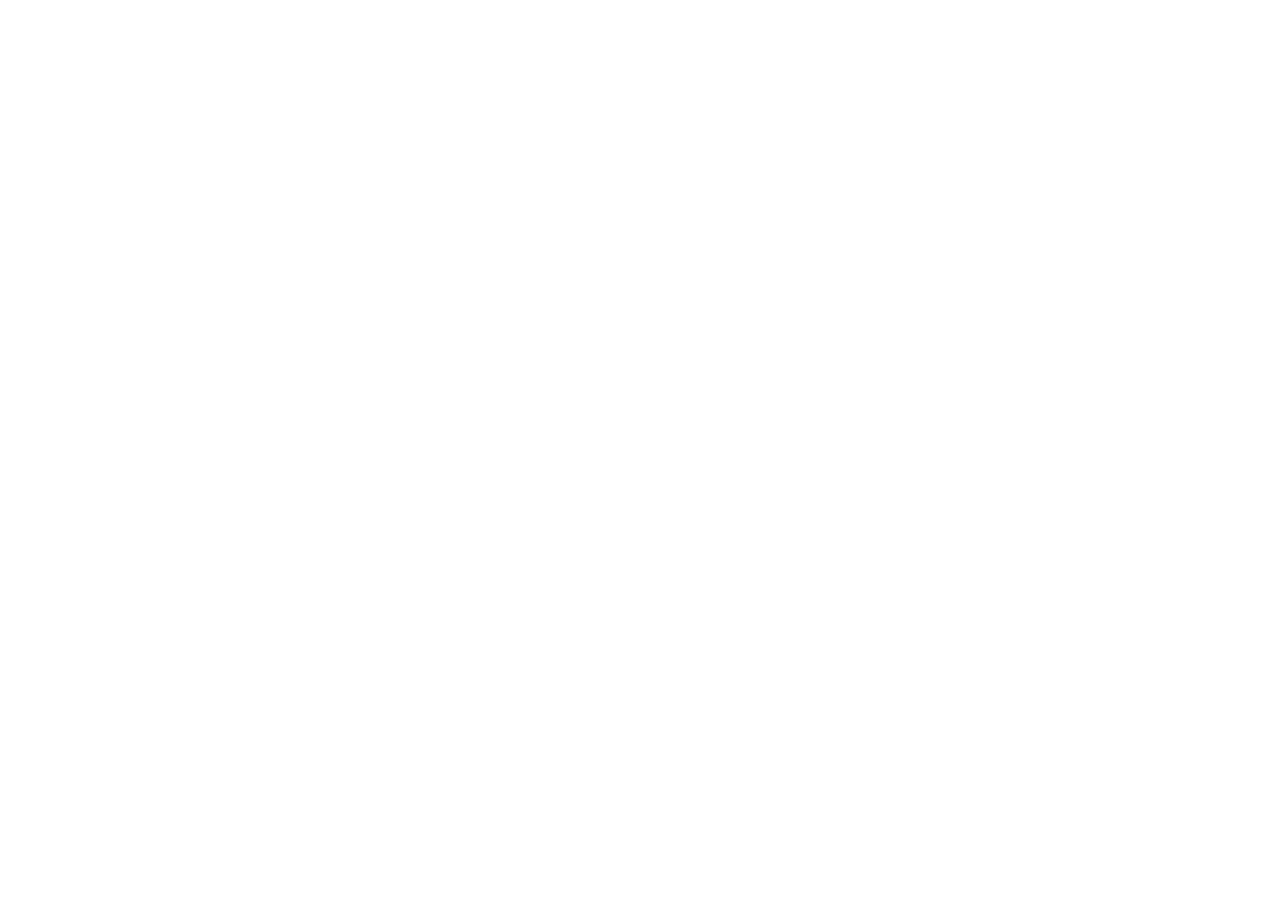
==== about/index.html @ 51ad49f0 "v0.1 - Set up pages" ====
<!DOCTYPE html>
<html lang="en">
<head>
    <meta charset="UTF-8">
    <meta name="viewport" content="width=device-width, initial-scale=1.0">
    <title>All About Us | The Cosy Crit</title>
</head>
<body>
    
</body>
</html>
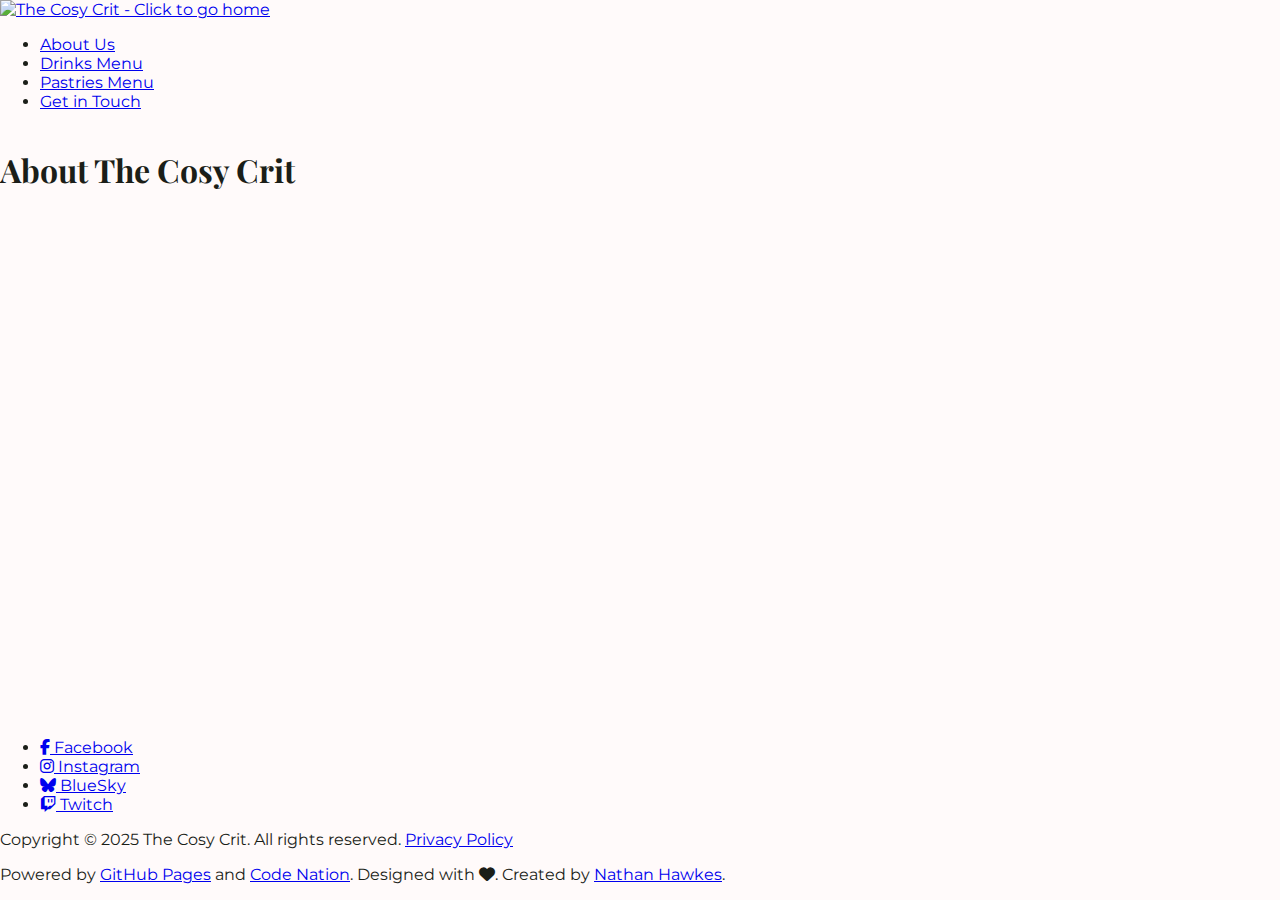
==== commit cfef79b0: "v0.1 - Pages" ====
--- a/about/index.html
+++ b/about/index.html
@@ -4,8 +4,83 @@
     <meta charset="UTF-8">
     <meta name="viewport" content="width=device-width, initial-scale=1.0">
     <title>All About Us | The Cosy Crit</title>
+    <link rel="stylesheet" href="/style.css">
+    <link rel="stylesheet" href="/fonts/fontawesome/css/all.min.css">
 </head>
 <body>
-    
+    <header id="site-header">
+        <div class="container">
+            <figure id="logo">
+                <a href="/" class="home-link">
+                    <img src="/images/logo.svg" alt="The Cosy Crit - Click to go home" />
+                </a>
+            </figure> <!-- #logo -->
+            
+            <nav id="site-nav">
+                <ul class="menu">
+                    <li class="menu-item">
+                        <a href="/about/" class="link selected">About Us</a>
+                    </li>
+                    <li class="menu-item">
+                        <a href="/drinks/" class="link">Drinks Menu</a>
+                    </li>
+                    <li class="menu-item">
+                        <a href="/pastries/" class="link">Pastries Menu</a>
+                    </li>
+                    <li class="menu-item">
+                        <a href="/contact/" class="link">Get in Touch</a>
+                    </li>
+                </ul> <!-- .menu -->
+            </nav> <!-- #site-nav -->
+        </div>
+    </header>
+
+    <main id="site-body">
+        <figure class="page-title">
+            <div class="container">
+                <h1 class="title">About The Cosy Crit</h1>
+            </div>
+        </figure>
+    </main>
+
+    <footer id="site-footer">
+        <div class="container">
+            <div id="socials">
+                <ul class="networks">
+                    <li class="network">
+                        <a href="https://www.facebook.com/" class="link facebook">
+                            <i class="fa-brands fa-facebook-f"></i>
+                            <span class="label">Facebook</span>
+                        </a>
+                    </li>
+
+                    <li class="network">
+                        <a href="https://www.instagram.com/" class="link instagram">
+                            <i class="fa-brands fa-instagram"></i>
+                            <span class="label">Instagram</span>
+                        </a>
+                    </li>
+
+                    <li class="network">
+                        <a href="https://bsky.app/" class="link bluesky">
+                            <i class="fa-brands fa-bluesky"></i>
+                            <span class="label">BlueSky</span>
+                        </a>
+                    </li>
+                    <li class="network">
+                        <a href="https://www.twitch.tv/" class="link twitch">
+                            <i class="fa-brands fa-twitch"></i>
+                            <span class="label">Twitch</span>
+                        </a>
+                    </li>
+                </ul> <!-- .networks -->
+            </div> <!-- #socials -->
+
+            <div id="copyright">
+                <p>Copyright &copy; 2025 The Cosy Crit. All rights reserved. <a href="/privacy/">Privacy Policy</a></p>
+                <p>Powered by <a href="https://pages.github.com/">GitHub Pages</a> and <a href="https://wearecodenation.com">Code Nation</a>. Designed with <i class="heart fa-solid fa-heart"></i>. Created by <a href="https://nathanhawkes.dev/">Nathan Hawkes</a>.</p>
+            </div>
+        </div>
+    </footer>
 </body>
 </html>--- a/style.css
+++ b/style.css
@@ -0,0 +1,177 @@
+:root{
+    --primary: #4D693A;
+    --secondary: #C1790E;
+    --accent: #801A1B;
+    --dark-primary: #264014;
+    --light-primary: #C9D7C0;
+    --light-secondary: #CFB691;
+    --page-background: #FFFAFA;
+    --primary-text: #1B1E18;
+    --secondary-text: #2F332D;
+    --divider: #C4BEB5;
+
+    --primary-typography: 'Montserrat', Arial, Helvetica, sans-serif;
+    --heading-typography: 'Playfair Display', 'Times New Roman', Times, serif;
+}
+
+/* Montserrat - Google Fonts */
+@font-face {
+    font-display: swap; /* Check https://developer.mozilla.org/en-US/docs/Web/CSS/@font-face/font-display for other options. */
+    font-family: 'Montserrat';
+    font-style: normal;
+    font-weight: 400;
+    src: url('/fonts/montserrat/montserrat-v29-latin-regular.woff2') format('woff2'); /* Chrome 36+, Opera 23+, Firefox 39+, Safari 12+, iOS 10+ */
+}
+@font-face {
+    font-display: swap; /* Check https://developer.mozilla.org/en-US/docs/Web/CSS/@font-face/font-display for other options. */
+    font-family: 'Montserrat';
+    font-style: italic;
+    font-weight: 400;
+    src: url('/fonts/montserrat/montserrat-v29-latin-italic.woff2') format('woff2'); /* Chrome 36+, Opera 23+, Firefox 39+, Safari 12+, iOS 10+ */
+}
+@font-face {
+    font-display: swap; /* Check https://developer.mozilla.org/en-US/docs/Web/CSS/@font-face/font-display for other options. */
+    font-family: 'Montserrat';
+    font-style: normal;
+    font-weight: 700;
+    src: url('/fonts/montserrat/montserrat-v29-latin-700.woff2') format('woff2'); /* Chrome 36+, Opera 23+, Firefox 39+, Safari 12+, iOS 10+ */
+}
+@font-face {
+    font-display: swap; /* Check https://developer.mozilla.org/en-US/docs/Web/CSS/@font-face/font-display for other options. */
+    font-family: 'Montserrat';
+    font-style: italic;
+    font-weight: 700;
+    src: url('/fonts/montserrat/montserrat-v29-latin-700italic.woff2') format('woff2'); /* Chrome 36+, Opera 23+, Firefox 39+, Safari 12+, iOS 10+ */
+}
+/* Playfair Display - Google Fonts */
+@font-face {
+    font-display: swap; /* Check https://developer.mozilla.org/en-US/docs/Web/CSS/@font-face/font-display for other options. */
+    font-family: 'Playfair Display';
+    font-style: normal;
+    font-weight: 400;
+    src: url('/fonts/playfair-display/playfair-display-v37-latin-regular.woff2') format('woff2'); /* Chrome 36+, Opera 23+, Firefox 39+, Safari 12+, iOS 10+ */
+}
+@font-face {
+    font-display: swap; /* Check https://developer.mozilla.org/en-US/docs/Web/CSS/@font-face/font-display for other options. */
+    font-family: 'Playfair Display';
+    font-style: italic;
+    font-weight: 400;
+    src: url('/fonts/playfair-display/playfair-display-v37-latin-italic.woff2') format('woff2'); /* Chrome 36+, Opera 23+, Firefox 39+, Safari 12+, iOS 10+ */
+}
+@font-face {
+    font-display: swap; /* Check https://developer.mozilla.org/en-US/docs/Web/CSS/@font-face/font-display for other options. */
+    font-family: 'Playfair Display';
+    font-style: normal;
+    font-weight: 700;
+    src: url('/fonts/playfair-display/playfair-display-v37-latin-700.woff2') format('woff2'); /* Chrome 36+, Opera 23+, Firefox 39+, Safari 12+, iOS 10+ */
+}
+@font-face {
+    font-display: swap; /* Check https://developer.mozilla.org/en-US/docs/Web/CSS/@font-face/font-display for other options. */
+    font-family: 'Playfair Display';
+    font-style: italic;
+    font-weight: 700;
+    src: url('/fonts/playfair-display/playfair-display-v37-latin-700italic.woff2') format('woff2'); /* Chrome 36+, Opera 23+, Firefox 39+, Safari 12+, iOS 10+ */
+}
+
+*{
+    box-sizing: border-box;
+    position: relative;
+}
+body{
+    background-color: var(--page-background);
+    color: var(--primary-text);
+    font-family: var(--primary-typography);
+    margin: 0;
+    padding: 0;
+    display: flex;
+    flex-direction: column;
+    min-height: 100vh;
+}
+body > header{
+
+}
+body > main{
+    flex: 1;
+}
+body > footer{
+    
+}
+h1, h2, h3, h4, h5, h6{
+    font-family: var(--heading-typography);
+}
+h1{
+
+}
+h2{
+    
+}
+h3{
+    
+}
+h4, h5, h6{
+    
+}
+p, li{
+    
+}
+strong, b{
+    font-weight: 700;
+}
+em, i{
+    font-style: italic;    
+}
+img{
+    vertical-align: bottom;
+}
+figure{
+    margin: 0;
+}
+a{
+
+}
+a:hover{
+
+}
+
+.bg-primary{
+    background-color: var(--primary);
+}
+.bg-dark-primary{
+    background-color: var(--dark-primary);
+}
+.bg-light-primary{
+    background-color: var(--light-primary);
+}
+.bg-secondary{
+    background-color: var(--secondary);
+}
+.bg-light-secondary{
+    background-color: var(--light-secondary);
+}
+.bg-accent{
+    background-color: var(--accent);
+}
+.fg-primary{
+    color: var(--primary);
+}
+.fg-dark-primary{
+    color: var(--dark-primary);
+}
+.fg-light-primary{
+    color: var(--light-primary);
+}
+.fg-secondary{
+    color: var(--secondary);
+}
+.fg-light-secondary{
+    color: var(--light-secondary);
+}
+.fg-accent{
+    color: var(--accent);
+}
+.text-primary{
+    color: var(--primary-text);
+}
+.text-secondary{
+    color: var(--secondary-text);
+}--- a/fonts/fontawesome/css/all.min.css
+++ b/fonts/fontawesome/css/all.min.css
@@ -0,0 +1,9 @@
+/*!
+ * Font Awesome Free 6.7.2 by @fontawesome - https://fontawesome.com
+ * License - https://fontawesome.com/license/free (Icons: CC BY 4.0, Fonts: SIL OFL 1.1, Code: MIT License)
+ * Copyright 2024 Fonticons, Inc.
+ */
+.fa{font-family:var(--fa-style-family,"Font Awesome 6 Free");font-weight:var(--fa-style,900)}.fa,.fa-brands,.fa-regular,.fa-solid,.fab,.far,.fas{-moz-osx-font-smoothing:grayscale;-webkit-font-smoothing:antialiased;display:var(--fa-display,inline-block);font-style:normal;font-variant:normal;line-height:1;text-rendering:auto}.fa-brands:before,.fa-regular:before,.fa-solid:before,.fa:before,.fab:before,.far:before,.fas:before{content:var(--fa)}.fa-classic,.fa-regular,.fa-solid,.far,.fas{font-family:"Font Awesome 6 Free"}.fa-brands,.fab{font-family:"Font Awesome 6 Brands"}.fa-1x{font-size:1em}.fa-2x{font-size:2em}.fa-3x{font-size:3em}.fa-4x{font-size:4em}.fa-5x{font-size:5em}.fa-6x{font-size:6em}.fa-7x{font-size:7em}.fa-8x{font-size:8em}.fa-9x{font-size:9em}.fa-10x{font-size:10em}.fa-2xs{font-size:.625em;line-height:.1em;vertical-align:.225em}.fa-xs{font-size:.75em;line-height:.08333em;vertical-align:.125em}.fa-sm{font-size:.875em;line-height:.07143em;vertical-align:.05357em}.fa-lg{font-size:1.25em;line-height:.05em;vertical-align:-.075em}.fa-xl{font-size:1.5em;line-height:.04167em;vertical-align:-.125em}.fa-2xl{font-size:2em;line-height:.03125em;vertical-align:-.1875em}.fa-fw{text-align:center;width:1.25em}.fa-ul{list-style-type:none;margin-left:var(--fa-li-margin,2.5em);padding-left:0}.fa-ul>li{position:relative}.fa-li{left:calc(var(--fa-li-width, 2em)*-1);position:absolute;text-align:center;width:var(--fa-li-width,2em);line-height:inherit}.fa-border{border-radius:var(--fa-border-radius,.1em);border:var(--fa-border-width,.08em) var(--fa-border-style,solid) var(--fa-border-color,#eee);padding:var(--fa-border-padding,.2em .25em .15em)}.fa-pull-left{float:left;margin-right:var(--fa-pull-margin,.3em)}.fa-pull-right{float:right;margin-left:var(--fa-pull-margin,.3em)}.fa-beat{animation-name:fa-beat;animation-delay:var(--fa-animation-delay,0s);animation-direction:var(--fa-animation-direction,normal);animation-duration:var(--fa-animation-duration,1s);animation-iteration-count:var(--fa-animation-iteration-count,infinite);animation-timing-function:var(--fa-animation-timing,ease-in-out)}.fa-bounce{animation-name:fa-bounce;animation-delay:var(--fa-animation-delay,0s);animation-direction:var(--fa-animation-direction,normal);animation-duration:var(--fa-animation-duration,1s);animation-iteration-count:var(--fa-animation-iteration-count,infinite);animation-timing-function:var(--fa-animation-timing,cubic-bezier(.28,.84,.42,1))}.fa-fade{animation-name:fa-fade;animation-iteration-count:var(--fa-animation-iteration-count,infinite);animation-timing-function:var(--fa-animation-timing,cubic-bezier(.4,0,.6,1))}.fa-beat-fade,.fa-fade{animation-delay:var(--fa-animation-delay,0s);animation-direction:var(--fa-animation-direction,normal);animation-duration:var(--fa-animation-duration,1s)}.fa-beat-fade{animation-name:fa-beat-fade;animation-iteration-count:var(--fa-animation-iteration-count,infinite);animation-timing-function:var(--fa-animation-timing,cubic-bezier(.4,0,.6,1))}.fa-flip{animation-name:fa-flip;animation-delay:var(--fa-animation-delay,0s);animation-direction:var(--fa-animation-direction,normal);animation-duration:var(--fa-animation-duration,1s);animation-iteration-count:var(--fa-animation-iteration-count,infinite);animation-timing-function:var(--fa-animation-timing,ease-in-out)}.fa-shake{animation-name:fa-shake;animation-duration:var(--fa-animation-duration,1s);animation-iteration-count:var(--fa-animation-iteration-count,infinite);animation-timing-function:var(--fa-animation-timing,linear)}.fa-shake,.fa-spin{animation-delay:var(--fa-animation-delay,0s);animation-direction:var(--fa-animation-direction,normal)}.fa-spin{animation-name:fa-spin;animation-duration:var(--fa-animation-duration,2s);animation-iteration-count:var(--fa-animation-iteration-count,infinite);animation-timing-function:var(--fa-animation-timing,linear)}.fa-spin-reverse{--fa-animation-direction:reverse}.fa-pulse,.fa-spin-pulse{animation-name:fa-spin;animation-direction:var(--fa-animation-direction,normal);animation-duration:var(--fa-animation-duration,1s);animation-iteration-count:var(--fa-animation-iteration-count,infinite);animation-timing-function:var(--fa-animation-timing,steps(8))}@media (prefers-reduced-motion:reduce){.fa-beat,.fa-beat-fade,.fa-bounce,.fa-fade,.fa-flip,.fa-pulse,.fa-shake,.fa-spin,.fa-spin-pulse{animation-delay:-1ms;animation-duration:1ms;animation-iteration-count:1;transition-delay:0s;transition-duration:0s}}@keyframes fa-beat{0%,90%{transform:scale(1)}45%{transform:scale(var(--fa-beat-scale,1.25))}}@keyframes fa-bounce{0%{transform:scale(1) translateY(0)}10%{transform:scale(var(--fa-bounce-start-scale-x,1.1),var(--fa-bounce-start-scale-y,.9)) translateY(0)}30%{transform:scale(var(--fa-bounce-jump-scale-x,.9),var(--fa-bounce-jump-scale-y,1.1)) translateY(var(--fa-bounce-height,-.5em))}50%{transform:scale(var(--fa-bounce-land-scale-x,1.05),var(--fa-bounce-land-scale-y,.95)) translateY(0)}57%{transform:scale(1) translateY(var(--fa-bounce-rebound,-.125em))}64%{transform:scale(1) translateY(0)}to{transform:scale(1) translateY(0)}}@keyframes fa-fade{50%{opacity:var(--fa-fade-opacity,.4)}}@keyframes fa-beat-fade{0%,to{opacity:var(--fa-beat-fade-opacity,.4);transform:scale(1)}50%{opacity:1;transform:scale(var(--fa-beat-fade-scale,1.125))}}@keyframes fa-flip{50%{transform:rotate3d(var(--fa-flip-x,0),var(--fa-flip-y,1),var(--fa-flip-z,0),var(--fa-flip-angle,-180deg))}}@keyframes fa-shake{0%{transform:rotate(-15deg)}4%{transform:rotate(15deg)}8%,24%{transform:rotate(-18deg)}12%,28%{transform:rotate(18deg)}16%{transform:rotate(-22deg)}20%{transform:rotate(22deg)}32%{transform:rotate(-12deg)}36%{transform:rotate(12deg)}40%,to{transform:rotate(0deg)}}@keyframes fa-spin{0%{transform:rotate(0deg)}to{transform:rotate(1turn)}}.fa-rotate-90{transform:rotate(90deg)}.fa-rotate-180{transform:rotate(180deg)}.fa-rotate-270{transform:rotate(270deg)}.fa-flip-horizontal{transform:scaleX(-1)}.fa-flip-vertical{transform:scaleY(-1)}.fa-flip-both,.fa-flip-horizontal.fa-flip-vertical{transform:scale(-1)}.fa-rotate-by{transform:rotate(var(--fa-rotate-angle,0))}.fa-stack{display:inline-block;height:2em;line-height:2em;position:relative;vertical-align:middle;width:2.5em}.fa-stack-1x,.fa-stack-2x{left:0;position:absolute;text-align:center;width:100%;z-index:var(--fa-stack-z-index,auto)}.fa-stack-1x{line-height:inherit}.fa-stack-2x{font-size:2em}.fa-inverse{color:var(--fa-inverse,#fff)}
+
+.fa-0{--fa:"\30"}.fa-1{--fa:"\31"}.fa-2{--fa:"\32"}.fa-3{--fa:"\33"}.fa-4{--fa:"\34"}.fa-5{--fa:"\35"}.fa-6{--fa:"\36"}.fa-7{--fa:"\37"}.fa-8{--fa:"\38"}.fa-9{--fa:"\39"}.fa-fill-drip{--fa:"\f576"}.fa-arrows-to-circle{--fa:"\e4bd"}.fa-chevron-circle-right,.fa-circle-chevron-right{--fa:"\f138"}.fa-at{--fa:"\40"}.fa-trash-alt,.fa-trash-can{--fa:"\f2ed"}.fa-text-height{--fa:"\f034"}.fa-user-times,.fa-user-xmark{--fa:"\f235"}.fa-stethoscope{--fa:"\f0f1"}.fa-comment-alt,.fa-message{--fa:"\f27a"}.fa-info{--fa:"\f129"}.fa-compress-alt,.fa-down-left-and-up-right-to-center{--fa:"\f422"}.fa-explosion{--fa:"\e4e9"}.fa-file-alt,.fa-file-lines,.fa-file-text{--fa:"\f15c"}.fa-wave-square{--fa:"\f83e"}.fa-ring{--fa:"\f70b"}.fa-building-un{--fa:"\e4d9"}.fa-dice-three{--fa:"\f527"}.fa-calendar-alt,.fa-calendar-days{--fa:"\f073"}.fa-anchor-circle-check{--fa:"\e4aa"}.fa-building-circle-arrow-right{--fa:"\e4d1"}.fa-volleyball,.fa-volleyball-ball{--fa:"\f45f"}.fa-arrows-up-to-line{--fa:"\e4c2"}.fa-sort-desc,.fa-sort-down{--fa:"\f0dd"}.fa-circle-minus,.fa-minus-circle{--fa:"\f056"}.fa-door-open{--fa:"\f52b"}.fa-right-from-bracket,.fa-sign-out-alt{--fa:"\f2f5"}.fa-atom{--fa:"\f5d2"}.fa-soap{--fa:"\e06e"}.fa-heart-music-camera-bolt,.fa-icons{--fa:"\f86d"}.fa-microphone-alt-slash,.fa-microphone-lines-slash{--fa:"\f539"}.fa-bridge-circle-check{--fa:"\e4c9"}.fa-pump-medical{--fa:"\e06a"}.fa-fingerprint{--fa:"\f577"}.fa-hand-point-right{--fa:"\f0a4"}.fa-magnifying-glass-location,.fa-search-location{--fa:"\f689"}.fa-forward-step,.fa-step-forward{--fa:"\f051"}.fa-face-smile-beam,.fa-smile-beam{--fa:"\f5b8"}.fa-flag-checkered{--fa:"\f11e"}.fa-football,.fa-football-ball{--fa:"\f44e"}.fa-school-circle-exclamation{--fa:"\e56c"}.fa-crop{--fa:"\f125"}.fa-angle-double-down,.fa-angles-down{--fa:"\f103"}.fa-users-rectangle{--fa:"\e594"}.fa-people-roof{--fa:"\e537"}.fa-people-line{--fa:"\e534"}.fa-beer,.fa-beer-mug-empty{--fa:"\f0fc"}.fa-diagram-predecessor{--fa:"\e477"}.fa-arrow-up-long,.fa-long-arrow-up{--fa:"\f176"}.fa-burn,.fa-fire-flame-simple{--fa:"\f46a"}.fa-male,.fa-person{--fa:"\f183"}.fa-laptop{--fa:"\f109"}.fa-file-csv{--fa:"\f6dd"}.fa-menorah{--fa:"\f676"}.fa-truck-plane{--fa:"\e58f"}.fa-record-vinyl{--fa:"\f8d9"}.fa-face-grin-stars,.fa-grin-stars{--fa:"\f587"}.fa-bong{--fa:"\f55c"}.fa-pastafarianism,.fa-spaghetti-monster-flying{--fa:"\f67b"}.fa-arrow-down-up-across-line{--fa:"\e4af"}.fa-spoon,.fa-utensil-spoon{--fa:"\f2e5"}.fa-jar-wheat{--fa:"\e517"}.fa-envelopes-bulk,.fa-mail-bulk{--fa:"\f674"}.fa-file-circle-exclamation{--fa:"\e4eb"}.fa-circle-h,.fa-hospital-symbol{--fa:"\f47e"}.fa-pager{--fa:"\f815"}.fa-address-book,.fa-contact-book{--fa:"\f2b9"}.fa-strikethrough{--fa:"\f0cc"}.fa-k{--fa:"\4b"}.fa-landmark-flag{--fa:"\e51c"}.fa-pencil,.fa-pencil-alt{--fa:"\f303"}.fa-backward{--fa:"\f04a"}.fa-caret-right{--fa:"\f0da"}.fa-comments{--fa:"\f086"}.fa-file-clipboard,.fa-paste{--fa:"\f0ea"}.fa-code-pull-request{--fa:"\e13c"}.fa-clipboard-list{--fa:"\f46d"}.fa-truck-loading,.fa-truck-ramp-box{--fa:"\f4de"}.fa-user-check{--fa:"\f4fc"}.fa-vial-virus{--fa:"\e597"}.fa-sheet-plastic{--fa:"\e571"}.fa-blog{--fa:"\f781"}.fa-user-ninja{--fa:"\f504"}.fa-person-arrow-up-from-line{--fa:"\e539"}.fa-scroll-torah,.fa-torah{--fa:"\f6a0"}.fa-broom-ball,.fa-quidditch,.fa-quidditch-broom-ball{--fa:"\f458"}.fa-toggle-off{--fa:"\f204"}.fa-archive,.fa-box-archive{--fa:"\f187"}.fa-person-drowning{--fa:"\e545"}.fa-arrow-down-9-1,.fa-sort-numeric-desc,.fa-sort-numeric-down-alt{--fa:"\f886"}.fa-face-grin-tongue-squint,.fa-grin-tongue-squint{--fa:"\f58a"}.fa-spray-can{--fa:"\f5bd"}.fa-truck-monster{--fa:"\f63b"}.fa-w{--fa:"\57"}.fa-earth-africa,.fa-globe-africa{--fa:"\f57c"}.fa-rainbow{--fa:"\f75b"}.fa-circle-notch{--fa:"\f1ce"}.fa-tablet-alt,.fa-tablet-screen-button{--fa:"\f3fa"}.fa-paw{--fa:"\f1b0"}.fa-cloud{--fa:"\f0c2"}.fa-trowel-bricks{--fa:"\e58a"}.fa-face-flushed,.fa-flushed{--fa:"\f579"}.fa-hospital-user{--fa:"\f80d"}.fa-tent-arrow-left-right{--fa:"\e57f"}.fa-gavel,.fa-legal{--fa:"\f0e3"}.fa-binoculars{--fa:"\f1e5"}.fa-microphone-slash{--fa:"\f131"}.fa-box-tissue{--fa:"\e05b"}.fa-motorcycle{--fa:"\f21c"}.fa-bell-concierge,.fa-concierge-bell{--fa:"\f562"}.fa-pen-ruler,.fa-pencil-ruler{--fa:"\f5ae"}.fa-people-arrows,.fa-people-arrows-left-right{--fa:"\e068"}.fa-mars-and-venus-burst{--fa:"\e523"}.fa-caret-square-right,.fa-square-caret-right{--fa:"\f152"}.fa-cut,.fa-scissors{--fa:"\f0c4"}.fa-sun-plant-wilt{--fa:"\e57a"}.fa-toilets-portable{--fa:"\e584"}.fa-hockey-puck{--fa:"\f453"}.fa-table{--fa:"\f0ce"}.fa-magnifying-glass-arrow-right{--fa:"\e521"}.fa-digital-tachograph,.fa-tachograph-digital{--fa:"\f566"}.fa-users-slash{--fa:"\e073"}.fa-clover{--fa:"\e139"}.fa-mail-reply,.fa-reply{--fa:"\f3e5"}.fa-star-and-crescent{--fa:"\f699"}.fa-house-fire{--fa:"\e50c"}.fa-minus-square,.fa-square-minus{--fa:"\f146"}.fa-helicopter{--fa:"\f533"}.fa-compass{--fa:"\f14e"}.fa-caret-square-down,.fa-square-caret-down{--fa:"\f150"}.fa-file-circle-question{--fa:"\e4ef"}.fa-laptop-code{--fa:"\f5fc"}.fa-swatchbook{--fa:"\f5c3"}.fa-prescription-bottle{--fa:"\f485"}.fa-bars,.fa-navicon{--fa:"\f0c9"}.fa-people-group{--fa:"\e533"}.fa-hourglass-3,.fa-hourglass-end{--fa:"\f253"}.fa-heart-broken,.fa-heart-crack{--fa:"\f7a9"}.fa-external-link-square-alt,.fa-square-up-right{--fa:"\f360"}.fa-face-kiss-beam,.fa-kiss-beam{--fa:"\f597"}.fa-film{--fa:"\f008"}.fa-ruler-horizontal{--fa:"\f547"}.fa-people-robbery{--fa:"\e536"}.fa-lightbulb{--fa:"\f0eb"}.fa-caret-left{--fa:"\f0d9"}.fa-circle-exclamation,.fa-exclamation-circle{--fa:"\f06a"}.fa-school-circle-xmark{--fa:"\e56d"}.fa-arrow-right-from-bracket,.fa-sign-out{--fa:"\f08b"}.fa-chevron-circle-down,.fa-circle-chevron-down{--fa:"\f13a"}.fa-unlock-alt,.fa-unlock-keyhole{--fa:"\f13e"}.fa-cloud-showers-heavy{--fa:"\f740"}.fa-headphones-alt,.fa-headphones-simple{--fa:"\f58f"}.fa-sitemap{--fa:"\f0e8"}.fa-circle-dollar-to-slot,.fa-donate{--fa:"\f4b9"}.fa-memory{--fa:"\f538"}.fa-road-spikes{--fa:"\e568"}.fa-fire-burner{--fa:"\e4f1"}.fa-flag{--fa:"\f024"}.fa-hanukiah{--fa:"\f6e6"}.fa-feather{--fa:"\f52d"}.fa-volume-down,.fa-volume-low{--fa:"\f027"}.fa-comment-slash{--fa:"\f4b3"}.fa-cloud-sun-rain{--fa:"\f743"}.fa-compress{--fa:"\f066"}.fa-wheat-alt,.fa-wheat-awn{--fa:"\e2cd"}.fa-ankh{--fa:"\f644"}.fa-hands-holding-child{--fa:"\e4fa"}.fa-asterisk{--fa:"\2a"}.fa-check-square,.fa-square-check{--fa:"\f14a"}.fa-peseta-sign{--fa:"\e221"}.fa-header,.fa-heading{--fa:"\f1dc"}.fa-ghost{--fa:"\f6e2"}.fa-list,.fa-list-squares{--fa:"\f03a"}.fa-phone-square-alt,.fa-square-phone-flip{--fa:"\f87b"}.fa-cart-plus{--fa:"\f217"}.fa-gamepad{--fa:"\f11b"}.fa-circle-dot,.fa-dot-circle{--fa:"\f192"}.fa-dizzy,.fa-face-dizzy{--fa:"\f567"}.fa-egg{--fa:"\f7fb"}.fa-house-medical-circle-xmark{--fa:"\e513"}.fa-campground{--fa:"\f6bb"}.fa-folder-plus{--fa:"\f65e"}.fa-futbol,.fa-futbol-ball,.fa-soccer-ball{--fa:"\f1e3"}.fa-paint-brush,.fa-paintbrush{--fa:"\f1fc"}.fa-lock{--fa:"\f023"}.fa-gas-pump{--fa:"\f52f"}.fa-hot-tub,.fa-hot-tub-person{--fa:"\f593"}.fa-map-location,.fa-map-marked{--fa:"\f59f"}.fa-house-flood-water{--fa:"\e50e"}.fa-tree{--fa:"\f1bb"}.fa-bridge-lock{--fa:"\e4cc"}.fa-sack-dollar{--fa:"\f81d"}.fa-edit,.fa-pen-to-square{--fa:"\f044"}.fa-car-side{--fa:"\f5e4"}.fa-share-alt,.fa-share-nodes{--fa:"\f1e0"}.fa-heart-circle-minus{--fa:"\e4ff"}.fa-hourglass-2,.fa-hourglass-half{--fa:"\f252"}.fa-microscope{--fa:"\f610"}.fa-sink{--fa:"\e06d"}.fa-bag-shopping,.fa-shopping-bag{--fa:"\f290"}.fa-arrow-down-z-a,.fa-sort-alpha-desc,.fa-sort-alpha-down-alt{--fa:"\f881"}.fa-mitten{--fa:"\f7b5"}.fa-person-rays{--fa:"\e54d"}.fa-users{--fa:"\f0c0"}.fa-eye-slash{--fa:"\f070"}.fa-flask-vial{--fa:"\e4f3"}.fa-hand,.fa-hand-paper{--fa:"\f256"}.fa-om{--fa:"\f679"}.fa-worm{--fa:"\e599"}.fa-house-circle-xmark{--fa:"\e50b"}.fa-plug{--fa:"\f1e6"}.fa-chevron-up{--fa:"\f077"}.fa-hand-spock{--fa:"\f259"}.fa-stopwatch{--fa:"\f2f2"}.fa-face-kiss,.fa-kiss{--fa:"\f596"}.fa-bridge-circle-xmark{--fa:"\e4cb"}.fa-face-grin-tongue,.fa-grin-tongue{--fa:"\f589"}.fa-chess-bishop{--fa:"\f43a"}.fa-face-grin-wink,.fa-grin-wink{--fa:"\f58c"}.fa-deaf,.fa-deafness,.fa-ear-deaf,.fa-hard-of-hearing{--fa:"\f2a4"}.fa-road-circle-check{--fa:"\e564"}.fa-dice-five{--fa:"\f523"}.fa-rss-square,.fa-square-rss{--fa:"\f143"}.fa-land-mine-on{--fa:"\e51b"}.fa-i-cursor{--fa:"\f246"}.fa-stamp{--fa:"\f5bf"}.fa-stairs{--fa:"\e289"}.fa-i{--fa:"\49"}.fa-hryvnia,.fa-hryvnia-sign{--fa:"\f6f2"}.fa-pills{--fa:"\f484"}.fa-face-grin-wide,.fa-grin-alt{--fa:"\f581"}.fa-tooth{--fa:"\f5c9"}.fa-v{--fa:"\56"}.fa-bangladeshi-taka-sign{--fa:"\e2e6"}.fa-bicycle{--fa:"\f206"}.fa-rod-asclepius,.fa-rod-snake,.fa-staff-aesculapius,.fa-staff-snake{--fa:"\e579"}.fa-head-side-cough-slash{--fa:"\e062"}.fa-ambulance,.fa-truck-medical{--fa:"\f0f9"}.fa-wheat-awn-circle-exclamation{--fa:"\e598"}.fa-snowman{--fa:"\f7d0"}.fa-mortar-pestle{--fa:"\f5a7"}.fa-road-barrier{--fa:"\e562"}.fa-school{--fa:"\f549"}.fa-igloo{--fa:"\f7ae"}.fa-joint{--fa:"\f595"}.fa-angle-right{--fa:"\f105"}.fa-horse{--fa:"\f6f0"}.fa-q{--fa:"\51"}.fa-g{--fa:"\47"}.fa-notes-medical{--fa:"\f481"}.fa-temperature-2,.fa-temperature-half,.fa-thermometer-2,.fa-thermometer-half{--fa:"\f2c9"}.fa-dong-sign{--fa:"\e169"}.fa-capsules{--fa:"\f46b"}.fa-poo-bolt,.fa-poo-storm{--fa:"\f75a"}.fa-face-frown-open,.fa-frown-open{--fa:"\f57a"}.fa-hand-point-up{--fa:"\f0a6"}.fa-money-bill{--fa:"\f0d6"}.fa-bookmark{--fa:"\f02e"}.fa-align-justify{--fa:"\f039"}.fa-umbrella-beach{--fa:"\f5ca"}.fa-helmet-un{--fa:"\e503"}.fa-bullseye{--fa:"\f140"}.fa-bacon{--fa:"\f7e5"}.fa-hand-point-down{--fa:"\f0a7"}.fa-arrow-up-from-bracket{--fa:"\e09a"}.fa-folder,.fa-folder-blank{--fa:"\f07b"}.fa-file-medical-alt,.fa-file-waveform{--fa:"\f478"}.fa-radiation{--fa:"\f7b9"}.fa-chart-simple{--fa:"\e473"}.fa-mars-stroke{--fa:"\f229"}.fa-vial{--fa:"\f492"}.fa-dashboard,.fa-gauge,.fa-gauge-med,.fa-tachometer-alt-average{--fa:"\f624"}.fa-magic-wand-sparkles,.fa-wand-magic-sparkles{--fa:"\e2ca"}.fa-e{--fa:"\45"}.fa-pen-alt,.fa-pen-clip{--fa:"\f305"}.fa-bridge-circle-exclamation{--fa:"\e4ca"}.fa-user{--fa:"\f007"}.fa-school-circle-check{--fa:"\e56b"}.fa-dumpster{--fa:"\f793"}.fa-shuttle-van,.fa-van-shuttle{--fa:"\f5b6"}.fa-building-user{--fa:"\e4da"}.fa-caret-square-left,.fa-square-caret-left{--fa:"\f191"}.fa-highlighter{--fa:"\f591"}.fa-key{--fa:"\f084"}.fa-bullhorn{--fa:"\f0a1"}.fa-globe{--fa:"\f0ac"}.fa-synagogue{--fa:"\f69b"}.fa-person-half-dress{--fa:"\e548"}.fa-road-bridge{--fa:"\e563"}.fa-location-arrow{--fa:"\f124"}.fa-c{--fa:"\43"}.fa-tablet-button{--fa:"\f10a"}.fa-building-lock{--fa:"\e4d6"}.fa-pizza-slice{--fa:"\f818"}.fa-money-bill-wave{--fa:"\f53a"}.fa-area-chart,.fa-chart-area{--fa:"\f1fe"}.fa-house-flag{--fa:"\e50d"}.fa-person-circle-minus{--fa:"\e540"}.fa-ban,.fa-cancel{--fa:"\f05e"}.fa-camera-rotate{--fa:"\e0d8"}.fa-air-freshener,.fa-spray-can-sparkles{--fa:"\f5d0"}.fa-star{--fa:"\f005"}.fa-repeat{--fa:"\f363"}.fa-cross{--fa:"\f654"}.fa-box{--fa:"\f466"}.fa-venus-mars{--fa:"\f228"}.fa-arrow-pointer,.fa-mouse-pointer{--fa:"\f245"}.fa-expand-arrows-alt,.fa-maximize{--fa:"\f31e"}.fa-charging-station{--fa:"\f5e7"}.fa-shapes,.fa-triangle-circle-square{--fa:"\f61f"}.fa-random,.fa-shuffle{--fa:"\f074"}.fa-person-running,.fa-running{--fa:"\f70c"}.fa-mobile-retro{--fa:"\e527"}.fa-grip-lines-vertical{--fa:"\f7a5"}.fa-spider{--fa:"\f717"}.fa-hands-bound{--fa:"\e4f9"}.fa-file-invoice-dollar{--fa:"\f571"}.fa-plane-circle-exclamation{--fa:"\e556"}.fa-x-ray{--fa:"\f497"}.fa-spell-check{--fa:"\f891"}.fa-slash{--fa:"\f715"}.fa-computer-mouse,.fa-mouse{--fa:"\f8cc"}.fa-arrow-right-to-bracket,.fa-sign-in{--fa:"\f090"}.fa-shop-slash,.fa-store-alt-slash{--fa:"\e070"}.fa-server{--fa:"\f233"}.fa-virus-covid-slash{--fa:"\e4a9"}.fa-shop-lock{--fa:"\e4a5"}.fa-hourglass-1,.fa-hourglass-start{--fa:"\f251"}.fa-blender-phone{--fa:"\f6b6"}.fa-building-wheat{--fa:"\e4db"}.fa-person-breastfeeding{--fa:"\e53a"}.fa-right-to-bracket,.fa-sign-in-alt{--fa:"\f2f6"}.fa-venus{--fa:"\f221"}.fa-passport{--fa:"\f5ab"}.fa-thumb-tack-slash,.fa-thumbtack-slash{--fa:"\e68f"}.fa-heart-pulse,.fa-heartbeat{--fa:"\f21e"}.fa-people-carry,.fa-people-carry-box{--fa:"\f4ce"}.fa-temperature-high{--fa:"\f769"}.fa-microchip{--fa:"\f2db"}.fa-crown{--fa:"\f521"}.fa-weight-hanging{--fa:"\f5cd"}.fa-xmarks-lines{--fa:"\e59a"}.fa-file-prescription{--fa:"\f572"}.fa-weight,.fa-weight-scale{--fa:"\f496"}.fa-user-friends,.fa-user-group{--fa:"\f500"}.fa-arrow-up-a-z,.fa-sort-alpha-up{--fa:"\f15e"}.fa-chess-knight{--fa:"\f441"}.fa-face-laugh-squint,.fa-laugh-squint{--fa:"\f59b"}.fa-wheelchair{--fa:"\f193"}.fa-arrow-circle-up,.fa-circle-arrow-up{--fa:"\f0aa"}.fa-toggle-on{--fa:"\f205"}.fa-person-walking,.fa-walking{--fa:"\f554"}.fa-l{--fa:"\4c"}.fa-fire{--fa:"\f06d"}.fa-bed-pulse,.fa-procedures{--fa:"\f487"}.fa-shuttle-space,.fa-space-shuttle{--fa:"\f197"}.fa-face-laugh,.fa-laugh{--fa:"\f599"}.fa-folder-open{--fa:"\f07c"}.fa-heart-circle-plus{--fa:"\e500"}.fa-code-fork{--fa:"\e13b"}.fa-city{--fa:"\f64f"}.fa-microphone-alt,.fa-microphone-lines{--fa:"\f3c9"}.fa-pepper-hot{--fa:"\f816"}.fa-unlock{--fa:"\f09c"}.fa-colon-sign{--fa:"\e140"}.fa-headset{--fa:"\f590"}.fa-store-slash{--fa:"\e071"}.fa-road-circle-xmark{--fa:"\e566"}.fa-user-minus{--fa:"\f503"}.fa-mars-stroke-up,.fa-mars-stroke-v{--fa:"\f22a"}.fa-champagne-glasses,.fa-glass-cheers{--fa:"\f79f"}.fa-clipboard{--fa:"\f328"}.fa-house-circle-exclamation{--fa:"\e50a"}.fa-file-arrow-up,.fa-file-upload{--fa:"\f574"}.fa-wifi,.fa-wifi-3,.fa-wifi-strong{--fa:"\f1eb"}.fa-bath,.fa-bathtub{--fa:"\f2cd"}.fa-underline{--fa:"\f0cd"}.fa-user-edit,.fa-user-pen{--fa:"\f4ff"}.fa-signature{--fa:"\f5b7"}.fa-stroopwafel{--fa:"\f551"}.fa-bold{--fa:"\f032"}.fa-anchor-lock{--fa:"\e4ad"}.fa-building-ngo{--fa:"\e4d7"}.fa-manat-sign{--fa:"\e1d5"}.fa-not-equal{--fa:"\f53e"}.fa-border-style,.fa-border-top-left{--fa:"\f853"}.fa-map-location-dot,.fa-map-marked-alt{--fa:"\f5a0"}.fa-jedi{--fa:"\f669"}.fa-poll,.fa-square-poll-vertical{--fa:"\f681"}.fa-mug-hot{--fa:"\f7b6"}.fa-battery-car,.fa-car-battery{--fa:"\f5df"}.fa-gift{--fa:"\f06b"}.fa-dice-two{--fa:"\f528"}.fa-chess-queen{--fa:"\f445"}.fa-glasses{--fa:"\f530"}.fa-chess-board{--fa:"\f43c"}.fa-building-circle-check{--fa:"\e4d2"}.fa-person-chalkboard{--fa:"\e53d"}.fa-mars-stroke-h,.fa-mars-stroke-right{--fa:"\f22b"}.fa-hand-back-fist,.fa-hand-rock{--fa:"\f255"}.fa-caret-square-up,.fa-square-caret-up{--fa:"\f151"}.fa-cloud-showers-water{--fa:"\e4e4"}.fa-bar-chart,.fa-chart-bar{--fa:"\f080"}.fa-hands-bubbles,.fa-hands-wash{--fa:"\e05e"}.fa-less-than-equal{--fa:"\f537"}.fa-train{--fa:"\f238"}.fa-eye-low-vision,.fa-low-vision{--fa:"\f2a8"}.fa-crow{--fa:"\f520"}.fa-sailboat{--fa:"\e445"}.fa-window-restore{--fa:"\f2d2"}.fa-plus-square,.fa-square-plus{--fa:"\f0fe"}.fa-torii-gate{--fa:"\f6a1"}.fa-frog{--fa:"\f52e"}.fa-bucket{--fa:"\e4cf"}.fa-image{--fa:"\f03e"}.fa-microphone{--fa:"\f130"}.fa-cow{--fa:"\f6c8"}.fa-caret-up{--fa:"\f0d8"}.fa-screwdriver{--fa:"\f54a"}.fa-folder-closed{--fa:"\e185"}.fa-house-tsunami{--fa:"\e515"}.fa-square-nfi{--fa:"\e576"}.fa-arrow-up-from-ground-water{--fa:"\e4b5"}.fa-glass-martini-alt,.fa-martini-glass{--fa:"\f57b"}.fa-square-binary{--fa:"\e69b"}.fa-rotate-back,.fa-rotate-backward,.fa-rotate-left,.fa-undo-alt{--fa:"\f2ea"}.fa-columns,.fa-table-columns{--fa:"\f0db"}.fa-lemon{--fa:"\f094"}.fa-head-side-mask{--fa:"\e063"}.fa-handshake{--fa:"\f2b5"}.fa-gem{--fa:"\f3a5"}.fa-dolly,.fa-dolly-box{--fa:"\f472"}.fa-smoking{--fa:"\f48d"}.fa-compress-arrows-alt,.fa-minimize{--fa:"\f78c"}.fa-monument{--fa:"\f5a6"}.fa-snowplow{--fa:"\f7d2"}.fa-angle-double-right,.fa-angles-right{--fa:"\f101"}.fa-cannabis{--fa:"\f55f"}.fa-circle-play,.fa-play-circle{--fa:"\f144"}.fa-tablets{--fa:"\f490"}.fa-ethernet{--fa:"\f796"}.fa-eur,.fa-euro,.fa-euro-sign{--fa:"\f153"}.fa-chair{--fa:"\f6c0"}.fa-check-circle,.fa-circle-check{--fa:"\f058"}.fa-circle-stop,.fa-stop-circle{--fa:"\f28d"}.fa-compass-drafting,.fa-drafting-compass{--fa:"\f568"}.fa-plate-wheat{--fa:"\e55a"}.fa-icicles{--fa:"\f7ad"}.fa-person-shelter{--fa:"\e54f"}.fa-neuter{--fa:"\f22c"}.fa-id-badge{--fa:"\f2c1"}.fa-marker{--fa:"\f5a1"}.fa-face-laugh-beam,.fa-laugh-beam{--fa:"\f59a"}.fa-helicopter-symbol{--fa:"\e502"}.fa-universal-access{--fa:"\f29a"}.fa-chevron-circle-up,.fa-circle-chevron-up{--fa:"\f139"}.fa-lari-sign{--fa:"\e1c8"}.fa-volcano{--fa:"\f770"}.fa-person-walking-dashed-line-arrow-right{--fa:"\e553"}.fa-gbp,.fa-pound-sign,.fa-sterling-sign{--fa:"\f154"}.fa-viruses{--fa:"\e076"}.fa-square-person-confined{--fa:"\e577"}.fa-user-tie{--fa:"\f508"}.fa-arrow-down-long,.fa-long-arrow-down{--fa:"\f175"}.fa-tent-arrow-down-to-line{--fa:"\e57e"}.fa-certificate{--fa:"\f0a3"}.fa-mail-reply-all,.fa-reply-all{--fa:"\f122"}.fa-suitcase{--fa:"\f0f2"}.fa-person-skating,.fa-skating{--fa:"\f7c5"}.fa-filter-circle-dollar,.fa-funnel-dollar{--fa:"\f662"}.fa-camera-retro{--fa:"\f083"}.fa-arrow-circle-down,.fa-circle-arrow-down{--fa:"\f0ab"}.fa-arrow-right-to-file,.fa-file-import{--fa:"\f56f"}.fa-external-link-square,.fa-square-arrow-up-right{--fa:"\f14c"}.fa-box-open{--fa:"\f49e"}.fa-scroll{--fa:"\f70e"}.fa-spa{--fa:"\f5bb"}.fa-location-pin-lock{--fa:"\e51f"}.fa-pause{--fa:"\f04c"}.fa-hill-avalanche{--fa:"\e507"}.fa-temperature-0,.fa-temperature-empty,.fa-thermometer-0,.fa-thermometer-empty{--fa:"\f2cb"}.fa-bomb{--fa:"\f1e2"}.fa-registered{--fa:"\f25d"}.fa-address-card,.fa-contact-card,.fa-vcard{--fa:"\f2bb"}.fa-balance-scale-right,.fa-scale-unbalanced-flip{--fa:"\f516"}.fa-subscript{--fa:"\f12c"}.fa-diamond-turn-right,.fa-directions{--fa:"\f5eb"}.fa-burst{--fa:"\e4dc"}.fa-house-laptop,.fa-laptop-house{--fa:"\e066"}.fa-face-tired,.fa-tired{--fa:"\f5c8"}.fa-money-bills{--fa:"\e1f3"}.fa-smog{--fa:"\f75f"}.fa-crutch{--fa:"\f7f7"}.fa-cloud-arrow-up,.fa-cloud-upload,.fa-cloud-upload-alt{--fa:"\f0ee"}.fa-palette{--fa:"\f53f"}.fa-arrows-turn-right{--fa:"\e4c0"}.fa-vest{--fa:"\e085"}.fa-ferry{--fa:"\e4ea"}.fa-arrows-down-to-people{--fa:"\e4b9"}.fa-seedling,.fa-sprout{--fa:"\f4d8"}.fa-arrows-alt-h,.fa-left-right{--fa:"\f337"}.fa-boxes-packing{--fa:"\e4c7"}.fa-arrow-circle-left,.fa-circle-arrow-left{--fa:"\f0a8"}.fa-group-arrows-rotate{--fa:"\e4f6"}.fa-bowl-food{--fa:"\e4c6"}.fa-candy-cane{--fa:"\f786"}.fa-arrow-down-wide-short,.fa-sort-amount-asc,.fa-sort-amount-down{--fa:"\f160"}.fa-cloud-bolt,.fa-thunderstorm{--fa:"\f76c"}.fa-remove-format,.fa-text-slash{--fa:"\f87d"}.fa-face-smile-wink,.fa-smile-wink{--fa:"\f4da"}.fa-file-word{--fa:"\f1c2"}.fa-file-powerpoint{--fa:"\f1c4"}.fa-arrows-h,.fa-arrows-left-right{--fa:"\f07e"}.fa-house-lock{--fa:"\e510"}.fa-cloud-arrow-down,.fa-cloud-download,.fa-cloud-download-alt{--fa:"\f0ed"}.fa-children{--fa:"\e4e1"}.fa-blackboard,.fa-chalkboard{--fa:"\f51b"}.fa-user-alt-slash,.fa-user-large-slash{--fa:"\f4fa"}.fa-envelope-open{--fa:"\f2b6"}.fa-handshake-alt-slash,.fa-handshake-simple-slash{--fa:"\e05f"}.fa-mattress-pillow{--fa:"\e525"}.fa-guarani-sign{--fa:"\e19a"}.fa-arrows-rotate,.fa-refresh,.fa-sync{--fa:"\f021"}.fa-fire-extinguisher{--fa:"\f134"}.fa-cruzeiro-sign{--fa:"\e152"}.fa-greater-than-equal{--fa:"\f532"}.fa-shield-alt,.fa-shield-halved{--fa:"\f3ed"}.fa-atlas,.fa-book-atlas{--fa:"\f558"}.fa-virus{--fa:"\e074"}.fa-envelope-circle-check{--fa:"\e4e8"}.fa-layer-group{--fa:"\f5fd"}.fa-arrows-to-dot{--fa:"\e4be"}.fa-archway{--fa:"\f557"}.fa-heart-circle-check{--fa:"\e4fd"}.fa-house-chimney-crack,.fa-house-damage{--fa:"\f6f1"}.fa-file-archive,.fa-file-zipper{--fa:"\f1c6"}.fa-square{--fa:"\f0c8"}.fa-glass-martini,.fa-martini-glass-empty{--fa:"\f000"}.fa-couch{--fa:"\f4b8"}.fa-cedi-sign{--fa:"\e0df"}.fa-italic{--fa:"\f033"}.fa-table-cells-column-lock{--fa:"\e678"}.fa-church{--fa:"\f51d"}.fa-comments-dollar{--fa:"\f653"}.fa-democrat{--fa:"\f747"}.fa-z{--fa:"\5a"}.fa-person-skiing,.fa-skiing{--fa:"\f7c9"}.fa-road-lock{--fa:"\e567"}.fa-a{--fa:"\41"}.fa-temperature-arrow-down,.fa-temperature-down{--fa:"\e03f"}.fa-feather-alt,.fa-feather-pointed{--fa:"\f56b"}.fa-p{--fa:"\50"}.fa-snowflake{--fa:"\f2dc"}.fa-newspaper{--fa:"\f1ea"}.fa-ad,.fa-rectangle-ad{--fa:"\f641"}.fa-arrow-circle-right,.fa-circle-arrow-right{--fa:"\f0a9"}.fa-filter-circle-xmark{--fa:"\e17b"}.fa-locust{--fa:"\e520"}.fa-sort,.fa-unsorted{--fa:"\f0dc"}.fa-list-1-2,.fa-list-numeric,.fa-list-ol{--fa:"\f0cb"}.fa-person-dress-burst{--fa:"\e544"}.fa-money-check-alt,.fa-money-check-dollar{--fa:"\f53d"}.fa-vector-square{--fa:"\f5cb"}.fa-bread-slice{--fa:"\f7ec"}.fa-language{--fa:"\f1ab"}.fa-face-kiss-wink-heart,.fa-kiss-wink-heart{--fa:"\f598"}.fa-filter{--fa:"\f0b0"}.fa-question{--fa:"\3f"}.fa-file-signature{--fa:"\f573"}.fa-arrows-alt,.fa-up-down-left-right{--fa:"\f0b2"}.fa-house-chimney-user{--fa:"\e065"}.fa-hand-holding-heart{--fa:"\f4be"}.fa-puzzle-piece{--fa:"\f12e"}.fa-money-check{--fa:"\f53c"}.fa-star-half-alt,.fa-star-half-stroke{--fa:"\f5c0"}.fa-code{--fa:"\f121"}.fa-glass-whiskey,.fa-whiskey-glass{--fa:"\f7a0"}.fa-building-circle-exclamation{--fa:"\e4d3"}.fa-magnifying-glass-chart{--fa:"\e522"}.fa-arrow-up-right-from-square,.fa-external-link{--fa:"\f08e"}.fa-cubes-stacked{--fa:"\e4e6"}.fa-krw,.fa-won,.fa-won-sign{--fa:"\f159"}.fa-virus-covid{--fa:"\e4a8"}.fa-austral-sign{--fa:"\e0a9"}.fa-f{--fa:"\46"}.fa-leaf{--fa:"\f06c"}.fa-road{--fa:"\f018"}.fa-cab,.fa-taxi{--fa:"\f1ba"}.fa-person-circle-plus{--fa:"\e541"}.fa-chart-pie,.fa-pie-chart{--fa:"\f200"}.fa-bolt-lightning{--fa:"\e0b7"}.fa-sack-xmark{--fa:"\e56a"}.fa-file-excel{--fa:"\f1c3"}.fa-file-contract{--fa:"\f56c"}.fa-fish-fins{--fa:"\e4f2"}.fa-building-flag{--fa:"\e4d5"}.fa-face-grin-beam,.fa-grin-beam{--fa:"\f582"}.fa-object-ungroup{--fa:"\f248"}.fa-poop{--fa:"\f619"}.fa-location-pin,.fa-map-marker{--fa:"\f041"}.fa-kaaba{--fa:"\f66b"}.fa-toilet-paper{--fa:"\f71e"}.fa-hard-hat,.fa-hat-hard,.fa-helmet-safety{--fa:"\f807"}.fa-eject{--fa:"\f052"}.fa-arrow-alt-circle-right,.fa-circle-right{--fa:"\f35a"}.fa-plane-circle-check{--fa:"\e555"}.fa-face-rolling-eyes,.fa-meh-rolling-eyes{--fa:"\f5a5"}.fa-object-group{--fa:"\f247"}.fa-chart-line,.fa-line-chart{--fa:"\f201"}.fa-mask-ventilator{--fa:"\e524"}.fa-arrow-right{--fa:"\f061"}.fa-map-signs,.fa-signs-post{--fa:"\f277"}.fa-cash-register{--fa:"\f788"}.fa-person-circle-question{--fa:"\e542"}.fa-h{--fa:"\48"}.fa-tarp{--fa:"\e57b"}.fa-screwdriver-wrench,.fa-tools{--fa:"\f7d9"}.fa-arrows-to-eye{--fa:"\e4bf"}.fa-plug-circle-bolt{--fa:"\e55b"}.fa-heart{--fa:"\f004"}.fa-mars-and-venus{--fa:"\f224"}.fa-home-user,.fa-house-user{--fa:"\e1b0"}.fa-dumpster-fire{--fa:"\f794"}.fa-house-crack{--fa:"\e3b1"}.fa-cocktail,.fa-martini-glass-citrus{--fa:"\f561"}.fa-face-surprise,.fa-surprise{--fa:"\f5c2"}.fa-bottle-water{--fa:"\e4c5"}.fa-circle-pause,.fa-pause-circle{--fa:"\f28b"}.fa-toilet-paper-slash{--fa:"\e072"}.fa-apple-alt,.fa-apple-whole{--fa:"\f5d1"}.fa-kitchen-set{--fa:"\e51a"}.fa-r{--fa:"\52"}.fa-temperature-1,.fa-temperature-quarter,.fa-thermometer-1,.fa-thermometer-quarter{--fa:"\f2ca"}.fa-cube{--fa:"\f1b2"}.fa-bitcoin-sign{--fa:"\e0b4"}.fa-shield-dog{--fa:"\e573"}.fa-solar-panel{--fa:"\f5ba"}.fa-lock-open{--fa:"\f3c1"}.fa-elevator{--fa:"\e16d"}.fa-money-bill-transfer{--fa:"\e528"}.fa-money-bill-trend-up{--fa:"\e529"}.fa-house-flood-water-circle-arrow-right{--fa:"\e50f"}.fa-poll-h,.fa-square-poll-horizontal{--fa:"\f682"}.fa-circle{--fa:"\f111"}.fa-backward-fast,.fa-fast-backward{--fa:"\f049"}.fa-recycle{--fa:"\f1b8"}.fa-user-astronaut{--fa:"\f4fb"}.fa-plane-slash{--fa:"\e069"}.fa-trademark{--fa:"\f25c"}.fa-basketball,.fa-basketball-ball{--fa:"\f434"}.fa-satellite-dish{--fa:"\f7c0"}.fa-arrow-alt-circle-up,.fa-circle-up{--fa:"\f35b"}.fa-mobile-alt,.fa-mobile-screen-button{--fa:"\f3cd"}.fa-volume-high,.fa-volume-up{--fa:"\f028"}.fa-users-rays{--fa:"\e593"}.fa-wallet{--fa:"\f555"}.fa-clipboard-check{--fa:"\f46c"}.fa-file-audio{--fa:"\f1c7"}.fa-burger,.fa-hamburger{--fa:"\f805"}.fa-wrench{--fa:"\f0ad"}.fa-bugs{--fa:"\e4d0"}.fa-rupee,.fa-rupee-sign{--fa:"\f156"}.fa-file-image{--fa:"\f1c5"}.fa-circle-question,.fa-question-circle{--fa:"\f059"}.fa-plane-departure{--fa:"\f5b0"}.fa-handshake-slash{--fa:"\e060"}.fa-book-bookmark{--fa:"\e0bb"}.fa-code-branch{--fa:"\f126"}.fa-hat-cowboy{--fa:"\f8c0"}.fa-bridge{--fa:"\e4c8"}.fa-phone-alt,.fa-phone-flip{--fa:"\f879"}.fa-truck-front{--fa:"\e2b7"}.fa-cat{--fa:"\f6be"}.fa-anchor-circle-exclamation{--fa:"\e4ab"}.fa-truck-field{--fa:"\e58d"}.fa-route{--fa:"\f4d7"}.fa-clipboard-question{--fa:"\e4e3"}.fa-panorama{--fa:"\e209"}.fa-comment-medical{--fa:"\f7f5"}.fa-teeth-open{--fa:"\f62f"}.fa-file-circle-minus{--fa:"\e4ed"}.fa-tags{--fa:"\f02c"}.fa-wine-glass{--fa:"\f4e3"}.fa-fast-forward,.fa-forward-fast{--fa:"\f050"}.fa-face-meh-blank,.fa-meh-blank{--fa:"\f5a4"}.fa-parking,.fa-square-parking{--fa:"\f540"}.fa-house-signal{--fa:"\e012"}.fa-bars-progress,.fa-tasks-alt{--fa:"\f828"}.fa-faucet-drip{--fa:"\e006"}.fa-cart-flatbed,.fa-dolly-flatbed{--fa:"\f474"}.fa-ban-smoking,.fa-smoking-ban{--fa:"\f54d"}.fa-terminal{--fa:"\f120"}.fa-mobile-button{--fa:"\f10b"}.fa-house-medical-flag{--fa:"\e514"}.fa-basket-shopping,.fa-shopping-basket{--fa:"\f291"}.fa-tape{--fa:"\f4db"}.fa-bus-alt,.fa-bus-simple{--fa:"\f55e"}.fa-eye{--fa:"\f06e"}.fa-face-sad-cry,.fa-sad-cry{--fa:"\f5b3"}.fa-audio-description{--fa:"\f29e"}.fa-person-military-to-person{--fa:"\e54c"}.fa-file-shield{--fa:"\e4f0"}.fa-user-slash{--fa:"\f506"}.fa-pen{--fa:"\f304"}.fa-tower-observation{--fa:"\e586"}.fa-file-code{--fa:"\f1c9"}.fa-signal,.fa-signal-5,.fa-signal-perfect{--fa:"\f012"}.fa-bus{--fa:"\f207"}.fa-heart-circle-xmark{--fa:"\e501"}.fa-home-lg,.fa-house-chimney{--fa:"\e3af"}.fa-window-maximize{--fa:"\f2d0"}.fa-face-frown,.fa-frown{--fa:"\f119"}.fa-prescription{--fa:"\f5b1"}.fa-shop,.fa-store-alt{--fa:"\f54f"}.fa-floppy-disk,.fa-save{--fa:"\f0c7"}.fa-vihara{--fa:"\f6a7"}.fa-balance-scale-left,.fa-scale-unbalanced{--fa:"\f515"}.fa-sort-asc,.fa-sort-up{--fa:"\f0de"}.fa-comment-dots,.fa-commenting{--fa:"\f4ad"}.fa-plant-wilt{--fa:"\e5aa"}.fa-diamond{--fa:"\f219"}.fa-face-grin-squint,.fa-grin-squint{--fa:"\f585"}.fa-hand-holding-dollar,.fa-hand-holding-usd{--fa:"\f4c0"}.fa-chart-diagram{--fa:"\e695"}.fa-bacterium{--fa:"\e05a"}.fa-hand-pointer{--fa:"\f25a"}.fa-drum-steelpan{--fa:"\f56a"}.fa-hand-scissors{--fa:"\f257"}.fa-hands-praying,.fa-praying-hands{--fa:"\f684"}.fa-arrow-right-rotate,.fa-arrow-rotate-forward,.fa-arrow-rotate-right,.fa-redo{--fa:"\f01e"}.fa-biohazard{--fa:"\f780"}.fa-location,.fa-location-crosshairs{--fa:"\f601"}.fa-mars-double{--fa:"\f227"}.fa-child-dress{--fa:"\e59c"}.fa-users-between-lines{--fa:"\e591"}.fa-lungs-virus{--fa:"\e067"}.fa-face-grin-tears,.fa-grin-tears{--fa:"\f588"}.fa-phone{--fa:"\f095"}.fa-calendar-times,.fa-calendar-xmark{--fa:"\f273"}.fa-child-reaching{--fa:"\e59d"}.fa-head-side-virus{--fa:"\e064"}.fa-user-cog,.fa-user-gear{--fa:"\f4fe"}.fa-arrow-up-1-9,.fa-sort-numeric-up{--fa:"\f163"}.fa-door-closed{--fa:"\f52a"}.fa-shield-virus{--fa:"\e06c"}.fa-dice-six{--fa:"\f526"}.fa-mosquito-net{--fa:"\e52c"}.fa-file-fragment{--fa:"\e697"}.fa-bridge-water{--fa:"\e4ce"}.fa-person-booth{--fa:"\f756"}.fa-text-width{--fa:"\f035"}.fa-hat-wizard{--fa:"\f6e8"}.fa-pen-fancy{--fa:"\f5ac"}.fa-digging,.fa-person-digging{--fa:"\f85e"}.fa-trash{--fa:"\f1f8"}.fa-gauge-simple,.fa-gauge-simple-med,.fa-tachometer-average{--fa:"\f629"}.fa-book-medical{--fa:"\f7e6"}.fa-poo{--fa:"\f2fe"}.fa-quote-right,.fa-quote-right-alt{--fa:"\f10e"}.fa-shirt,.fa-t-shirt,.fa-tshirt{--fa:"\f553"}.fa-cubes{--fa:"\f1b3"}.fa-divide{--fa:"\f529"}.fa-tenge,.fa-tenge-sign{--fa:"\f7d7"}.fa-headphones{--fa:"\f025"}.fa-hands-holding{--fa:"\f4c2"}.fa-hands-clapping{--fa:"\e1a8"}.fa-republican{--fa:"\f75e"}.fa-arrow-left{--fa:"\f060"}.fa-person-circle-xmark{--fa:"\e543"}.fa-ruler{--fa:"\f545"}.fa-align-left{--fa:"\f036"}.fa-dice-d6{--fa:"\f6d1"}.fa-restroom{--fa:"\f7bd"}.fa-j{--fa:"\4a"}.fa-users-viewfinder{--fa:"\e595"}.fa-file-video{--fa:"\f1c8"}.fa-external-link-alt,.fa-up-right-from-square{--fa:"\f35d"}.fa-table-cells,.fa-th{--fa:"\f00a"}.fa-file-pdf{--fa:"\f1c1"}.fa-bible,.fa-book-bible{--fa:"\f647"}.fa-o{--fa:"\4f"}.fa-medkit,.fa-suitcase-medical{--fa:"\f0fa"}.fa-user-secret{--fa:"\f21b"}.fa-otter{--fa:"\f700"}.fa-female,.fa-person-dress{--fa:"\f182"}.fa-comment-dollar{--fa:"\f651"}.fa-briefcase-clock,.fa-business-time{--fa:"\f64a"}.fa-table-cells-large,.fa-th-large{--fa:"\f009"}.fa-book-tanakh,.fa-tanakh{--fa:"\f827"}.fa-phone-volume,.fa-volume-control-phone{--fa:"\f2a0"}.fa-hat-cowboy-side{--fa:"\f8c1"}.fa-clipboard-user{--fa:"\f7f3"}.fa-child{--fa:"\f1ae"}.fa-lira-sign{--fa:"\f195"}.fa-satellite{--fa:"\f7bf"}.fa-plane-lock{--fa:"\e558"}.fa-tag{--fa:"\f02b"}.fa-comment{--fa:"\f075"}.fa-birthday-cake,.fa-cake,.fa-cake-candles{--fa:"\f1fd"}.fa-envelope{--fa:"\f0e0"}.fa-angle-double-up,.fa-angles-up{--fa:"\f102"}.fa-paperclip{--fa:"\f0c6"}.fa-arrow-right-to-city{--fa:"\e4b3"}.fa-ribbon{--fa:"\f4d6"}.fa-lungs{--fa:"\f604"}.fa-arrow-up-9-1,.fa-sort-numeric-up-alt{--fa:"\f887"}.fa-litecoin-sign{--fa:"\e1d3"}.fa-border-none{--fa:"\f850"}.fa-circle-nodes{--fa:"\e4e2"}.fa-parachute-box{--fa:"\f4cd"}.fa-indent{--fa:"\f03c"}.fa-truck-field-un{--fa:"\e58e"}.fa-hourglass,.fa-hourglass-empty{--fa:"\f254"}.fa-mountain{--fa:"\f6fc"}.fa-user-doctor,.fa-user-md{--fa:"\f0f0"}.fa-circle-info,.fa-info-circle{--fa:"\f05a"}.fa-cloud-meatball{--fa:"\f73b"}.fa-camera,.fa-camera-alt{--fa:"\f030"}.fa-square-virus{--fa:"\e578"}.fa-meteor{--fa:"\f753"}.fa-car-on{--fa:"\e4dd"}.fa-sleigh{--fa:"\f7cc"}.fa-arrow-down-1-9,.fa-sort-numeric-asc,.fa-sort-numeric-down{--fa:"\f162"}.fa-hand-holding-droplet,.fa-hand-holding-water{--fa:"\f4c1"}.fa-water{--fa:"\f773"}.fa-calendar-check{--fa:"\f274"}.fa-braille{--fa:"\f2a1"}.fa-prescription-bottle-alt,.fa-prescription-bottle-medical{--fa:"\f486"}.fa-landmark{--fa:"\f66f"}.fa-truck{--fa:"\f0d1"}.fa-crosshairs{--fa:"\f05b"}.fa-person-cane{--fa:"\e53c"}.fa-tent{--fa:"\e57d"}.fa-vest-patches{--fa:"\e086"}.fa-check-double{--fa:"\f560"}.fa-arrow-down-a-z,.fa-sort-alpha-asc,.fa-sort-alpha-down{--fa:"\f15d"}.fa-money-bill-wheat{--fa:"\e52a"}.fa-cookie{--fa:"\f563"}.fa-arrow-left-rotate,.fa-arrow-rotate-back,.fa-arrow-rotate-backward,.fa-arrow-rotate-left,.fa-undo{--fa:"\f0e2"}.fa-hard-drive,.fa-hdd{--fa:"\f0a0"}.fa-face-grin-squint-tears,.fa-grin-squint-tears{--fa:"\f586"}.fa-dumbbell{--fa:"\f44b"}.fa-list-alt,.fa-rectangle-list{--fa:"\f022"}.fa-tarp-droplet{--fa:"\e57c"}.fa-house-medical-circle-check{--fa:"\e511"}.fa-person-skiing-nordic,.fa-skiing-nordic{--fa:"\f7ca"}.fa-calendar-plus{--fa:"\f271"}.fa-plane-arrival{--fa:"\f5af"}.fa-arrow-alt-circle-left,.fa-circle-left{--fa:"\f359"}.fa-subway,.fa-train-subway{--fa:"\f239"}.fa-chart-gantt{--fa:"\e0e4"}.fa-indian-rupee,.fa-indian-rupee-sign,.fa-inr{--fa:"\e1bc"}.fa-crop-alt,.fa-crop-simple{--fa:"\f565"}.fa-money-bill-1,.fa-money-bill-alt{--fa:"\f3d1"}.fa-left-long,.fa-long-arrow-alt-left{--fa:"\f30a"}.fa-dna{--fa:"\f471"}.fa-virus-slash{--fa:"\e075"}.fa-minus,.fa-subtract{--fa:"\f068"}.fa-chess{--fa:"\f439"}.fa-arrow-left-long,.fa-long-arrow-left{--fa:"\f177"}.fa-plug-circle-check{--fa:"\e55c"}.fa-street-view{--fa:"\f21d"}.fa-franc-sign{--fa:"\e18f"}.fa-volume-off{--fa:"\f026"}.fa-american-sign-language-interpreting,.fa-asl-interpreting,.fa-hands-american-sign-language-interpreting,.fa-hands-asl-interpreting{--fa:"\f2a3"}.fa-cog,.fa-gear{--fa:"\f013"}.fa-droplet-slash,.fa-tint-slash{--fa:"\f5c7"}.fa-mosque{--fa:"\f678"}.fa-mosquito{--fa:"\e52b"}.fa-star-of-david{--fa:"\f69a"}.fa-person-military-rifle{--fa:"\e54b"}.fa-cart-shopping,.fa-shopping-cart{--fa:"\f07a"}.fa-vials{--fa:"\f493"}.fa-plug-circle-plus{--fa:"\e55f"}.fa-place-of-worship{--fa:"\f67f"}.fa-grip-vertical{--fa:"\f58e"}.fa-hexagon-nodes{--fa:"\e699"}.fa-arrow-turn-up,.fa-level-up{--fa:"\f148"}.fa-u{--fa:"\55"}.fa-square-root-alt,.fa-square-root-variable{--fa:"\f698"}.fa-clock,.fa-clock-four{--fa:"\f017"}.fa-backward-step,.fa-step-backward{--fa:"\f048"}.fa-pallet{--fa:"\f482"}.fa-faucet{--fa:"\e005"}.fa-baseball-bat-ball{--fa:"\f432"}.fa-s{--fa:"\53"}.fa-timeline{--fa:"\e29c"}.fa-keyboard{--fa:"\f11c"}.fa-caret-down{--fa:"\f0d7"}.fa-clinic-medical,.fa-house-chimney-medical{--fa:"\f7f2"}.fa-temperature-3,.fa-temperature-three-quarters,.fa-thermometer-3,.fa-thermometer-three-quarters{--fa:"\f2c8"}.fa-mobile-android-alt,.fa-mobile-screen{--fa:"\f3cf"}.fa-plane-up{--fa:"\e22d"}.fa-piggy-bank{--fa:"\f4d3"}.fa-battery-3,.fa-battery-half{--fa:"\f242"}.fa-mountain-city{--fa:"\e52e"}.fa-coins{--fa:"\f51e"}.fa-khanda{--fa:"\f66d"}.fa-sliders,.fa-sliders-h{--fa:"\f1de"}.fa-folder-tree{--fa:"\f802"}.fa-network-wired{--fa:"\f6ff"}.fa-map-pin{--fa:"\f276"}.fa-hamsa{--fa:"\f665"}.fa-cent-sign{--fa:"\e3f5"}.fa-flask{--fa:"\f0c3"}.fa-person-pregnant{--fa:"\e31e"}.fa-wand-sparkles{--fa:"\f72b"}.fa-ellipsis-v,.fa-ellipsis-vertical{--fa:"\f142"}.fa-ticket{--fa:"\f145"}.fa-power-off{--fa:"\f011"}.fa-long-arrow-alt-right,.fa-right-long{--fa:"\f30b"}.fa-flag-usa{--fa:"\f74d"}.fa-laptop-file{--fa:"\e51d"}.fa-teletype,.fa-tty{--fa:"\f1e4"}.fa-diagram-next{--fa:"\e476"}.fa-person-rifle{--fa:"\e54e"}.fa-house-medical-circle-exclamation{--fa:"\e512"}.fa-closed-captioning{--fa:"\f20a"}.fa-hiking,.fa-person-hiking{--fa:"\f6ec"}.fa-venus-double{--fa:"\f226"}.fa-images{--fa:"\f302"}.fa-calculator{--fa:"\f1ec"}.fa-people-pulling{--fa:"\e535"}.fa-n{--fa:"\4e"}.fa-cable-car,.fa-tram{--fa:"\f7da"}.fa-cloud-rain{--fa:"\f73d"}.fa-building-circle-xmark{--fa:"\e4d4"}.fa-ship{--fa:"\f21a"}.fa-arrows-down-to-line{--fa:"\e4b8"}.fa-download{--fa:"\f019"}.fa-face-grin,.fa-grin{--fa:"\f580"}.fa-backspace,.fa-delete-left{--fa:"\f55a"}.fa-eye-dropper,.fa-eye-dropper-empty,.fa-eyedropper{--fa:"\f1fb"}.fa-file-circle-check{--fa:"\e5a0"}.fa-forward{--fa:"\f04e"}.fa-mobile,.fa-mobile-android,.fa-mobile-phone{--fa:"\f3ce"}.fa-face-meh,.fa-meh{--fa:"\f11a"}.fa-align-center{--fa:"\f037"}.fa-book-dead,.fa-book-skull{--fa:"\f6b7"}.fa-drivers-license,.fa-id-card{--fa:"\f2c2"}.fa-dedent,.fa-outdent{--fa:"\f03b"}.fa-heart-circle-exclamation{--fa:"\e4fe"}.fa-home,.fa-home-alt,.fa-home-lg-alt,.fa-house{--fa:"\f015"}.fa-calendar-week{--fa:"\f784"}.fa-laptop-medical{--fa:"\f812"}.fa-b{--fa:"\42"}.fa-file-medical{--fa:"\f477"}.fa-dice-one{--fa:"\f525"}.fa-kiwi-bird{--fa:"\f535"}.fa-arrow-right-arrow-left,.fa-exchange{--fa:"\f0ec"}.fa-redo-alt,.fa-rotate-forward,.fa-rotate-right{--fa:"\f2f9"}.fa-cutlery,.fa-utensils{--fa:"\f2e7"}.fa-arrow-up-wide-short,.fa-sort-amount-up{--fa:"\f161"}.fa-mill-sign{--fa:"\e1ed"}.fa-bowl-rice{--fa:"\e2eb"}.fa-skull{--fa:"\f54c"}.fa-broadcast-tower,.fa-tower-broadcast{--fa:"\f519"}.fa-truck-pickup{--fa:"\f63c"}.fa-long-arrow-alt-up,.fa-up-long{--fa:"\f30c"}.fa-stop{--fa:"\f04d"}.fa-code-merge{--fa:"\f387"}.fa-upload{--fa:"\f093"}.fa-hurricane{--fa:"\f751"}.fa-mound{--fa:"\e52d"}.fa-toilet-portable{--fa:"\e583"}.fa-compact-disc{--fa:"\f51f"}.fa-file-arrow-down,.fa-file-download{--fa:"\f56d"}.fa-caravan{--fa:"\f8ff"}.fa-shield-cat{--fa:"\e572"}.fa-bolt,.fa-zap{--fa:"\f0e7"}.fa-glass-water{--fa:"\e4f4"}.fa-oil-well{--fa:"\e532"}.fa-vault{--fa:"\e2c5"}.fa-mars{--fa:"\f222"}.fa-toilet{--fa:"\f7d8"}.fa-plane-circle-xmark{--fa:"\e557"}.fa-cny,.fa-jpy,.fa-rmb,.fa-yen,.fa-yen-sign{--fa:"\f157"}.fa-rouble,.fa-rub,.fa-ruble,.fa-ruble-sign{--fa:"\f158"}.fa-sun{--fa:"\f185"}.fa-guitar{--fa:"\f7a6"}.fa-face-laugh-wink,.fa-laugh-wink{--fa:"\f59c"}.fa-horse-head{--fa:"\f7ab"}.fa-bore-hole{--fa:"\e4c3"}.fa-industry{--fa:"\f275"}.fa-arrow-alt-circle-down,.fa-circle-down{--fa:"\f358"}.fa-arrows-turn-to-dots{--fa:"\e4c1"}.fa-florin-sign{--fa:"\e184"}.fa-arrow-down-short-wide,.fa-sort-amount-desc,.fa-sort-amount-down-alt{--fa:"\f884"}.fa-less-than{--fa:"\3c"}.fa-angle-down{--fa:"\f107"}.fa-car-tunnel{--fa:"\e4de"}.fa-head-side-cough{--fa:"\e061"}.fa-grip-lines{--fa:"\f7a4"}.fa-thumbs-down{--fa:"\f165"}.fa-user-lock{--fa:"\f502"}.fa-arrow-right-long,.fa-long-arrow-right{--fa:"\f178"}.fa-anchor-circle-xmark{--fa:"\e4ac"}.fa-ellipsis,.fa-ellipsis-h{--fa:"\f141"}.fa-chess-pawn{--fa:"\f443"}.fa-first-aid,.fa-kit-medical{--fa:"\f479"}.fa-person-through-window{--fa:"\e5a9"}.fa-toolbox{--fa:"\f552"}.fa-hands-holding-circle{--fa:"\e4fb"}.fa-bug{--fa:"\f188"}.fa-credit-card,.fa-credit-card-alt{--fa:"\f09d"}.fa-automobile,.fa-car{--fa:"\f1b9"}.fa-hand-holding-hand{--fa:"\e4f7"}.fa-book-open-reader,.fa-book-reader{--fa:"\f5da"}.fa-mountain-sun{--fa:"\e52f"}.fa-arrows-left-right-to-line{--fa:"\e4ba"}.fa-dice-d20{--fa:"\f6cf"}.fa-truck-droplet{--fa:"\e58c"}.fa-file-circle-xmark{--fa:"\e5a1"}.fa-temperature-arrow-up,.fa-temperature-up{--fa:"\e040"}.fa-medal{--fa:"\f5a2"}.fa-bed{--fa:"\f236"}.fa-h-square,.fa-square-h{--fa:"\f0fd"}.fa-podcast{--fa:"\f2ce"}.fa-temperature-4,.fa-temperature-full,.fa-thermometer-4,.fa-thermometer-full{--fa:"\f2c7"}.fa-bell{--fa:"\f0f3"}.fa-superscript{--fa:"\f12b"}.fa-plug-circle-xmark{--fa:"\e560"}.fa-star-of-life{--fa:"\f621"}.fa-phone-slash{--fa:"\f3dd"}.fa-paint-roller{--fa:"\f5aa"}.fa-hands-helping,.fa-handshake-angle{--fa:"\f4c4"}.fa-location-dot,.fa-map-marker-alt{--fa:"\f3c5"}.fa-file{--fa:"\f15b"}.fa-greater-than{--fa:"\3e"}.fa-person-swimming,.fa-swimmer{--fa:"\f5c4"}.fa-arrow-down{--fa:"\f063"}.fa-droplet,.fa-tint{--fa:"\f043"}.fa-eraser{--fa:"\f12d"}.fa-earth,.fa-earth-america,.fa-earth-americas,.fa-globe-americas{--fa:"\f57d"}.fa-person-burst{--fa:"\e53b"}.fa-dove{--fa:"\f4ba"}.fa-battery-0,.fa-battery-empty{--fa:"\f244"}.fa-socks{--fa:"\f696"}.fa-inbox{--fa:"\f01c"}.fa-section{--fa:"\e447"}.fa-gauge-high,.fa-tachometer-alt,.fa-tachometer-alt-fast{--fa:"\f625"}.fa-envelope-open-text{--fa:"\f658"}.fa-hospital,.fa-hospital-alt,.fa-hospital-wide{--fa:"\f0f8"}.fa-wine-bottle{--fa:"\f72f"}.fa-chess-rook{--fa:"\f447"}.fa-bars-staggered,.fa-reorder,.fa-stream{--fa:"\f550"}.fa-dharmachakra{--fa:"\f655"}.fa-hotdog{--fa:"\f80f"}.fa-blind,.fa-person-walking-with-cane{--fa:"\f29d"}.fa-drum{--fa:"\f569"}.fa-ice-cream{--fa:"\f810"}.fa-heart-circle-bolt{--fa:"\e4fc"}.fa-fax{--fa:"\f1ac"}.fa-paragraph{--fa:"\f1dd"}.fa-check-to-slot,.fa-vote-yea{--fa:"\f772"}.fa-star-half{--fa:"\f089"}.fa-boxes,.fa-boxes-alt,.fa-boxes-stacked{--fa:"\f468"}.fa-chain,.fa-link{--fa:"\f0c1"}.fa-assistive-listening-systems,.fa-ear-listen{--fa:"\f2a2"}.fa-tree-city{--fa:"\e587"}.fa-play{--fa:"\f04b"}.fa-font{--fa:"\f031"}.fa-table-cells-row-lock{--fa:"\e67a"}.fa-rupiah-sign{--fa:"\e23d"}.fa-magnifying-glass,.fa-search{--fa:"\f002"}.fa-ping-pong-paddle-ball,.fa-table-tennis,.fa-table-tennis-paddle-ball{--fa:"\f45d"}.fa-diagnoses,.fa-person-dots-from-line{--fa:"\f470"}.fa-trash-can-arrow-up,.fa-trash-restore-alt{--fa:"\f82a"}.fa-naira-sign{--fa:"\e1f6"}.fa-cart-arrow-down{--fa:"\f218"}.fa-walkie-talkie{--fa:"\f8ef"}.fa-file-edit,.fa-file-pen{--fa:"\f31c"}.fa-receipt{--fa:"\f543"}.fa-pen-square,.fa-pencil-square,.fa-square-pen{--fa:"\f14b"}.fa-suitcase-rolling{--fa:"\f5c1"}.fa-person-circle-exclamation{--fa:"\e53f"}.fa-chevron-down{--fa:"\f078"}.fa-battery,.fa-battery-5,.fa-battery-full{--fa:"\f240"}.fa-skull-crossbones{--fa:"\f714"}.fa-code-compare{--fa:"\e13a"}.fa-list-dots,.fa-list-ul{--fa:"\f0ca"}.fa-school-lock{--fa:"\e56f"}.fa-tower-cell{--fa:"\e585"}.fa-down-long,.fa-long-arrow-alt-down{--fa:"\f309"}.fa-ranking-star{--fa:"\e561"}.fa-chess-king{--fa:"\f43f"}.fa-person-harassing{--fa:"\e549"}.fa-brazilian-real-sign{--fa:"\e46c"}.fa-landmark-alt,.fa-landmark-dome{--fa:"\f752"}.fa-arrow-up{--fa:"\f062"}.fa-television,.fa-tv,.fa-tv-alt{--fa:"\f26c"}.fa-shrimp{--fa:"\e448"}.fa-list-check,.fa-tasks{--fa:"\f0ae"}.fa-jug-detergent{--fa:"\e519"}.fa-circle-user,.fa-user-circle{--fa:"\f2bd"}.fa-user-shield{--fa:"\f505"}.fa-wind{--fa:"\f72e"}.fa-car-burst,.fa-car-crash{--fa:"\f5e1"}.fa-y{--fa:"\59"}.fa-person-snowboarding,.fa-snowboarding{--fa:"\f7ce"}.fa-shipping-fast,.fa-truck-fast{--fa:"\f48b"}.fa-fish{--fa:"\f578"}.fa-user-graduate{--fa:"\f501"}.fa-adjust,.fa-circle-half-stroke{--fa:"\f042"}.fa-clapperboard{--fa:"\e131"}.fa-circle-radiation,.fa-radiation-alt{--fa:"\f7ba"}.fa-baseball,.fa-baseball-ball{--fa:"\f433"}.fa-jet-fighter-up{--fa:"\e518"}.fa-diagram-project,.fa-project-diagram{--fa:"\f542"}.fa-copy{--fa:"\f0c5"}.fa-volume-mute,.fa-volume-times,.fa-volume-xmark{--fa:"\f6a9"}.fa-hand-sparkles{--fa:"\e05d"}.fa-grip,.fa-grip-horizontal{--fa:"\f58d"}.fa-share-from-square,.fa-share-square{--fa:"\f14d"}.fa-child-combatant,.fa-child-rifle{--fa:"\e4e0"}.fa-gun{--fa:"\e19b"}.fa-phone-square,.fa-square-phone{--fa:"\f098"}.fa-add,.fa-plus{--fa:"\2b"}.fa-expand{--fa:"\f065"}.fa-computer{--fa:"\e4e5"}.fa-close,.fa-multiply,.fa-remove,.fa-times,.fa-xmark{--fa:"\f00d"}.fa-arrows,.fa-arrows-up-down-left-right{--fa:"\f047"}.fa-chalkboard-teacher,.fa-chalkboard-user{--fa:"\f51c"}.fa-peso-sign{--fa:"\e222"}.fa-building-shield{--fa:"\e4d8"}.fa-baby{--fa:"\f77c"}.fa-users-line{--fa:"\e592"}.fa-quote-left,.fa-quote-left-alt{--fa:"\f10d"}.fa-tractor{--fa:"\f722"}.fa-trash-arrow-up,.fa-trash-restore{--fa:"\f829"}.fa-arrow-down-up-lock{--fa:"\e4b0"}.fa-lines-leaning{--fa:"\e51e"}.fa-ruler-combined{--fa:"\f546"}.fa-copyright{--fa:"\f1f9"}.fa-equals{--fa:"\3d"}.fa-blender{--fa:"\f517"}.fa-teeth{--fa:"\f62e"}.fa-ils,.fa-shekel,.fa-shekel-sign,.fa-sheqel,.fa-sheqel-sign{--fa:"\f20b"}.fa-map{--fa:"\f279"}.fa-rocket{--fa:"\f135"}.fa-photo-film,.fa-photo-video{--fa:"\f87c"}.fa-folder-minus{--fa:"\f65d"}.fa-hexagon-nodes-bolt{--fa:"\e69a"}.fa-store{--fa:"\f54e"}.fa-arrow-trend-up{--fa:"\e098"}.fa-plug-circle-minus{--fa:"\e55e"}.fa-sign,.fa-sign-hanging{--fa:"\f4d9"}.fa-bezier-curve{--fa:"\f55b"}.fa-bell-slash{--fa:"\f1f6"}.fa-tablet,.fa-tablet-android{--fa:"\f3fb"}.fa-school-flag{--fa:"\e56e"}.fa-fill{--fa:"\f575"}.fa-angle-up{--fa:"\f106"}.fa-drumstick-bite{--fa:"\f6d7"}.fa-holly-berry{--fa:"\f7aa"}.fa-chevron-left{--fa:"\f053"}.fa-bacteria{--fa:"\e059"}.fa-hand-lizard{--fa:"\f258"}.fa-notdef{--fa:"\e1fe"}.fa-disease{--fa:"\f7fa"}.fa-briefcase-medical{--fa:"\f469"}.fa-genderless{--fa:"\f22d"}.fa-chevron-right{--fa:"\f054"}.fa-retweet{--fa:"\f079"}.fa-car-alt,.fa-car-rear{--fa:"\f5de"}.fa-pump-soap{--fa:"\e06b"}.fa-video-slash{--fa:"\f4e2"}.fa-battery-2,.fa-battery-quarter{--fa:"\f243"}.fa-radio{--fa:"\f8d7"}.fa-baby-carriage,.fa-carriage-baby{--fa:"\f77d"}.fa-traffic-light{--fa:"\f637"}.fa-thermometer{--fa:"\f491"}.fa-vr-cardboard{--fa:"\f729"}.fa-hand-middle-finger{--fa:"\f806"}.fa-percent,.fa-percentage{--fa:"\25"}.fa-truck-moving{--fa:"\f4df"}.fa-glass-water-droplet{--fa:"\e4f5"}.fa-display{--fa:"\e163"}.fa-face-smile,.fa-smile{--fa:"\f118"}.fa-thumb-tack,.fa-thumbtack{--fa:"\f08d"}.fa-trophy{--fa:"\f091"}.fa-person-praying,.fa-pray{--fa:"\f683"}.fa-hammer{--fa:"\f6e3"}.fa-hand-peace{--fa:"\f25b"}.fa-rotate,.fa-sync-alt{--fa:"\f2f1"}.fa-spinner{--fa:"\f110"}.fa-robot{--fa:"\f544"}.fa-peace{--fa:"\f67c"}.fa-cogs,.fa-gears{--fa:"\f085"}.fa-warehouse{--fa:"\f494"}.fa-arrow-up-right-dots{--fa:"\e4b7"}.fa-splotch{--fa:"\f5bc"}.fa-face-grin-hearts,.fa-grin-hearts{--fa:"\f584"}.fa-dice-four{--fa:"\f524"}.fa-sim-card{--fa:"\f7c4"}.fa-transgender,.fa-transgender-alt{--fa:"\f225"}.fa-mercury{--fa:"\f223"}.fa-arrow-turn-down,.fa-level-down{--fa:"\f149"}.fa-person-falling-burst{--fa:"\e547"}.fa-award{--fa:"\f559"}.fa-ticket-alt,.fa-ticket-simple{--fa:"\f3ff"}.fa-building{--fa:"\f1ad"}.fa-angle-double-left,.fa-angles-left{--fa:"\f100"}.fa-qrcode{--fa:"\f029"}.fa-clock-rotate-left,.fa-history{--fa:"\f1da"}.fa-face-grin-beam-sweat,.fa-grin-beam-sweat{--fa:"\f583"}.fa-arrow-right-from-file,.fa-file-export{--fa:"\f56e"}.fa-shield,.fa-shield-blank{--fa:"\f132"}.fa-arrow-up-short-wide,.fa-sort-amount-up-alt{--fa:"\f885"}.fa-comment-nodes{--fa:"\e696"}.fa-house-medical{--fa:"\e3b2"}.fa-golf-ball,.fa-golf-ball-tee{--fa:"\f450"}.fa-chevron-circle-left,.fa-circle-chevron-left{--fa:"\f137"}.fa-house-chimney-window{--fa:"\e00d"}.fa-pen-nib{--fa:"\f5ad"}.fa-tent-arrow-turn-left{--fa:"\e580"}.fa-tents{--fa:"\e582"}.fa-magic,.fa-wand-magic{--fa:"\f0d0"}.fa-dog{--fa:"\f6d3"}.fa-carrot{--fa:"\f787"}.fa-moon{--fa:"\f186"}.fa-wine-glass-alt,.fa-wine-glass-empty{--fa:"\f5ce"}.fa-cheese{--fa:"\f7ef"}.fa-yin-yang{--fa:"\f6ad"}.fa-music{--fa:"\f001"}.fa-code-commit{--fa:"\f386"}.fa-temperature-low{--fa:"\f76b"}.fa-biking,.fa-person-biking{--fa:"\f84a"}.fa-broom{--fa:"\f51a"}.fa-shield-heart{--fa:"\e574"}.fa-gopuram{--fa:"\f664"}.fa-earth-oceania,.fa-globe-oceania{--fa:"\e47b"}.fa-square-xmark,.fa-times-square,.fa-xmark-square{--fa:"\f2d3"}.fa-hashtag{--fa:"\23"}.fa-expand-alt,.fa-up-right-and-down-left-from-center{--fa:"\f424"}.fa-oil-can{--fa:"\f613"}.fa-t{--fa:"\54"}.fa-hippo{--fa:"\f6ed"}.fa-chart-column{--fa:"\e0e3"}.fa-infinity{--fa:"\f534"}.fa-vial-circle-check{--fa:"\e596"}.fa-person-arrow-down-to-line{--fa:"\e538"}.fa-voicemail{--fa:"\f897"}.fa-fan{--fa:"\f863"}.fa-person-walking-luggage{--fa:"\e554"}.fa-arrows-alt-v,.fa-up-down{--fa:"\f338"}.fa-cloud-moon-rain{--fa:"\f73c"}.fa-calendar{--fa:"\f133"}.fa-trailer{--fa:"\e041"}.fa-bahai,.fa-haykal{--fa:"\f666"}.fa-sd-card{--fa:"\f7c2"}.fa-dragon{--fa:"\f6d5"}.fa-shoe-prints{--fa:"\f54b"}.fa-circle-plus,.fa-plus-circle{--fa:"\f055"}.fa-face-grin-tongue-wink,.fa-grin-tongue-wink{--fa:"\f58b"}.fa-hand-holding{--fa:"\f4bd"}.fa-plug-circle-exclamation{--fa:"\e55d"}.fa-chain-broken,.fa-chain-slash,.fa-link-slash,.fa-unlink{--fa:"\f127"}.fa-clone{--fa:"\f24d"}.fa-person-walking-arrow-loop-left{--fa:"\e551"}.fa-arrow-up-z-a,.fa-sort-alpha-up-alt{--fa:"\f882"}.fa-fire-alt,.fa-fire-flame-curved{--fa:"\f7e4"}.fa-tornado{--fa:"\f76f"}.fa-file-circle-plus{--fa:"\e494"}.fa-book-quran,.fa-quran{--fa:"\f687"}.fa-anchor{--fa:"\f13d"}.fa-border-all{--fa:"\f84c"}.fa-angry,.fa-face-angry{--fa:"\f556"}.fa-cookie-bite{--fa:"\f564"}.fa-arrow-trend-down{--fa:"\e097"}.fa-feed,.fa-rss{--fa:"\f09e"}.fa-draw-polygon{--fa:"\f5ee"}.fa-balance-scale,.fa-scale-balanced{--fa:"\f24e"}.fa-gauge-simple-high,.fa-tachometer,.fa-tachometer-fast{--fa:"\f62a"}.fa-shower{--fa:"\f2cc"}.fa-desktop,.fa-desktop-alt{--fa:"\f390"}.fa-m{--fa:"\4d"}.fa-table-list,.fa-th-list{--fa:"\f00b"}.fa-comment-sms,.fa-sms{--fa:"\f7cd"}.fa-book{--fa:"\f02d"}.fa-user-plus{--fa:"\f234"}.fa-check{--fa:"\f00c"}.fa-battery-4,.fa-battery-three-quarters{--fa:"\f241"}.fa-house-circle-check{--fa:"\e509"}.fa-angle-left{--fa:"\f104"}.fa-diagram-successor{--fa:"\e47a"}.fa-truck-arrow-right{--fa:"\e58b"}.fa-arrows-split-up-and-left{--fa:"\e4bc"}.fa-fist-raised,.fa-hand-fist{--fa:"\f6de"}.fa-cloud-moon{--fa:"\f6c3"}.fa-briefcase{--fa:"\f0b1"}.fa-person-falling{--fa:"\e546"}.fa-image-portrait,.fa-portrait{--fa:"\f3e0"}.fa-user-tag{--fa:"\f507"}.fa-rug{--fa:"\e569"}.fa-earth-europe,.fa-globe-europe{--fa:"\f7a2"}.fa-cart-flatbed-suitcase,.fa-luggage-cart{--fa:"\f59d"}.fa-rectangle-times,.fa-rectangle-xmark,.fa-times-rectangle,.fa-window-close{--fa:"\f410"}.fa-baht-sign{--fa:"\e0ac"}.fa-book-open{--fa:"\f518"}.fa-book-journal-whills,.fa-journal-whills{--fa:"\f66a"}.fa-handcuffs{--fa:"\e4f8"}.fa-exclamation-triangle,.fa-triangle-exclamation,.fa-warning{--fa:"\f071"}.fa-database{--fa:"\f1c0"}.fa-mail-forward,.fa-share{--fa:"\f064"}.fa-bottle-droplet{--fa:"\e4c4"}.fa-mask-face{--fa:"\e1d7"}.fa-hill-rockslide{--fa:"\e508"}.fa-exchange-alt,.fa-right-left{--fa:"\f362"}.fa-paper-plane{--fa:"\f1d8"}.fa-road-circle-exclamation{--fa:"\e565"}.fa-dungeon{--fa:"\f6d9"}.fa-align-right{--fa:"\f038"}.fa-money-bill-1-wave,.fa-money-bill-wave-alt{--fa:"\f53b"}.fa-life-ring{--fa:"\f1cd"}.fa-hands,.fa-sign-language,.fa-signing{--fa:"\f2a7"}.fa-calendar-day{--fa:"\f783"}.fa-ladder-water,.fa-swimming-pool,.fa-water-ladder{--fa:"\f5c5"}.fa-arrows-up-down,.fa-arrows-v{--fa:"\f07d"}.fa-face-grimace,.fa-grimace{--fa:"\f57f"}.fa-wheelchair-alt,.fa-wheelchair-move{--fa:"\e2ce"}.fa-level-down-alt,.fa-turn-down{--fa:"\f3be"}.fa-person-walking-arrow-right{--fa:"\e552"}.fa-envelope-square,.fa-square-envelope{--fa:"\f199"}.fa-dice{--fa:"\f522"}.fa-bowling-ball{--fa:"\f436"}.fa-brain{--fa:"\f5dc"}.fa-band-aid,.fa-bandage{--fa:"\f462"}.fa-calendar-minus{--fa:"\f272"}.fa-circle-xmark,.fa-times-circle,.fa-xmark-circle{--fa:"\f057"}.fa-gifts{--fa:"\f79c"}.fa-hotel{--fa:"\f594"}.fa-earth-asia,.fa-globe-asia{--fa:"\f57e"}.fa-id-card-alt,.fa-id-card-clip{--fa:"\f47f"}.fa-magnifying-glass-plus,.fa-search-plus{--fa:"\f00e"}.fa-thumbs-up{--fa:"\f164"}.fa-user-clock{--fa:"\f4fd"}.fa-allergies,.fa-hand-dots{--fa:"\f461"}.fa-file-invoice{--fa:"\f570"}.fa-window-minimize{--fa:"\f2d1"}.fa-coffee,.fa-mug-saucer{--fa:"\f0f4"}.fa-brush{--fa:"\f55d"}.fa-file-half-dashed{--fa:"\e698"}.fa-mask{--fa:"\f6fa"}.fa-magnifying-glass-minus,.fa-search-minus{--fa:"\f010"}.fa-ruler-vertical{--fa:"\f548"}.fa-user-alt,.fa-user-large{--fa:"\f406"}.fa-train-tram{--fa:"\e5b4"}.fa-user-nurse{--fa:"\f82f"}.fa-syringe{--fa:"\f48e"}.fa-cloud-sun{--fa:"\f6c4"}.fa-stopwatch-20{--fa:"\e06f"}.fa-square-full{--fa:"\f45c"}.fa-magnet{--fa:"\f076"}.fa-jar{--fa:"\e516"}.fa-note-sticky,.fa-sticky-note{--fa:"\f249"}.fa-bug-slash{--fa:"\e490"}.fa-arrow-up-from-water-pump{--fa:"\e4b6"}.fa-bone{--fa:"\f5d7"}.fa-table-cells-row-unlock{--fa:"\e691"}.fa-user-injured{--fa:"\f728"}.fa-face-sad-tear,.fa-sad-tear{--fa:"\f5b4"}.fa-plane{--fa:"\f072"}.fa-tent-arrows-down{--fa:"\e581"}.fa-exclamation{--fa:"\21"}.fa-arrows-spin{--fa:"\e4bb"}.fa-print{--fa:"\f02f"}.fa-try,.fa-turkish-lira,.fa-turkish-lira-sign{--fa:"\e2bb"}.fa-dollar,.fa-dollar-sign,.fa-usd{--fa:"\24"}.fa-x{--fa:"\58"}.fa-magnifying-glass-dollar,.fa-search-dollar{--fa:"\f688"}.fa-users-cog,.fa-users-gear{--fa:"\f509"}.fa-person-military-pointing{--fa:"\e54a"}.fa-bank,.fa-building-columns,.fa-institution,.fa-museum,.fa-university{--fa:"\f19c"}.fa-umbrella{--fa:"\f0e9"}.fa-trowel{--fa:"\e589"}.fa-d{--fa:"\44"}.fa-stapler{--fa:"\e5af"}.fa-masks-theater,.fa-theater-masks{--fa:"\f630"}.fa-kip-sign{--fa:"\e1c4"}.fa-hand-point-left{--fa:"\f0a5"}.fa-handshake-alt,.fa-handshake-simple{--fa:"\f4c6"}.fa-fighter-jet,.fa-jet-fighter{--fa:"\f0fb"}.fa-share-alt-square,.fa-square-share-nodes{--fa:"\f1e1"}.fa-barcode{--fa:"\f02a"}.fa-plus-minus{--fa:"\e43c"}.fa-video,.fa-video-camera{--fa:"\f03d"}.fa-graduation-cap,.fa-mortar-board{--fa:"\f19d"}.fa-hand-holding-medical{--fa:"\e05c"}.fa-person-circle-check{--fa:"\e53e"}.fa-level-up-alt,.fa-turn-up{--fa:"\f3bf"}
+.fa-sr-only,.fa-sr-only-focusable:not(:focus),.sr-only,.sr-only-focusable:not(:focus){position:absolute;width:1px;height:1px;padding:0;margin:-1px;overflow:hidden;clip:rect(0,0,0,0);white-space:nowrap;border-width:0}:host,:root{--fa-style-family-brands:"Font Awesome 6 Brands";--fa-font-brands:normal 400 1em/1 "Font Awesome 6 Brands"}@font-face{font-family:"Font Awesome 6 Brands";font-style:normal;font-weight:400;font-display:block;src:url(../webfonts/fa-brands-400.woff2) format("woff2"),url(../webfonts/fa-brands-400.ttf) format("truetype")}.fa-brands,.fab{font-weight:400}.fa-monero{--fa:"\f3d0"}.fa-hooli{--fa:"\f427"}.fa-yelp{--fa:"\f1e9"}.fa-cc-visa{--fa:"\f1f0"}.fa-lastfm{--fa:"\f202"}.fa-shopware{--fa:"\f5b5"}.fa-creative-commons-nc{--fa:"\f4e8"}.fa-aws{--fa:"\f375"}.fa-redhat{--fa:"\f7bc"}.fa-yoast{--fa:"\f2b1"}.fa-cloudflare{--fa:"\e07d"}.fa-ups{--fa:"\f7e0"}.fa-pixiv{--fa:"\e640"}.fa-wpexplorer{--fa:"\f2de"}.fa-dyalog{--fa:"\f399"}.fa-bity{--fa:"\f37a"}.fa-stackpath{--fa:"\f842"}.fa-buysellads{--fa:"\f20d"}.fa-first-order{--fa:"\f2b0"}.fa-modx{--fa:"\f285"}.fa-guilded{--fa:"\e07e"}.fa-vnv{--fa:"\f40b"}.fa-js-square,.fa-square-js{--fa:"\f3b9"}.fa-microsoft{--fa:"\f3ca"}.fa-qq{--fa:"\f1d6"}.fa-orcid{--fa:"\f8d2"}.fa-java{--fa:"\f4e4"}.fa-invision{--fa:"\f7b0"}.fa-creative-commons-pd-alt{--fa:"\f4ed"}.fa-centercode{--fa:"\f380"}.fa-glide-g{--fa:"\f2a6"}.fa-drupal{--fa:"\f1a9"}.fa-jxl{--fa:"\e67b"}.fa-dart-lang{--fa:"\e693"}.fa-hire-a-helper{--fa:"\f3b0"}.fa-creative-commons-by{--fa:"\f4e7"}.fa-unity{--fa:"\e049"}.fa-whmcs{--fa:"\f40d"}.fa-rocketchat{--fa:"\f3e8"}.fa-vk{--fa:"\f189"}.fa-untappd{--fa:"\f405"}.fa-mailchimp{--fa:"\f59e"}.fa-css3-alt{--fa:"\f38b"}.fa-reddit-square,.fa-square-reddit{--fa:"\f1a2"}.fa-vimeo-v{--fa:"\f27d"}.fa-contao{--fa:"\f26d"}.fa-square-font-awesome{--fa:"\e5ad"}.fa-deskpro{--fa:"\f38f"}.fa-brave{--fa:"\e63c"}.fa-sistrix{--fa:"\f3ee"}.fa-instagram-square,.fa-square-instagram{--fa:"\e055"}.fa-battle-net{--fa:"\f835"}.fa-the-red-yeti{--fa:"\f69d"}.fa-hacker-news-square,.fa-square-hacker-news{--fa:"\f3af"}.fa-edge{--fa:"\f282"}.fa-threads{--fa:"\e618"}.fa-napster{--fa:"\f3d2"}.fa-snapchat-square,.fa-square-snapchat{--fa:"\f2ad"}.fa-google-plus-g{--fa:"\f0d5"}.fa-artstation{--fa:"\f77a"}.fa-markdown{--fa:"\f60f"}.fa-sourcetree{--fa:"\f7d3"}.fa-google-plus{--fa:"\f2b3"}.fa-diaspora{--fa:"\f791"}.fa-foursquare{--fa:"\f180"}.fa-stack-overflow{--fa:"\f16c"}.fa-github-alt{--fa:"\f113"}.fa-phoenix-squadron{--fa:"\f511"}.fa-pagelines{--fa:"\f18c"}.fa-algolia{--fa:"\f36c"}.fa-red-river{--fa:"\f3e3"}.fa-creative-commons-sa{--fa:"\f4ef"}.fa-safari{--fa:"\f267"}.fa-google{--fa:"\f1a0"}.fa-font-awesome-alt,.fa-square-font-awesome-stroke{--fa:"\f35c"}.fa-atlassian{--fa:"\f77b"}.fa-linkedin-in{--fa:"\f0e1"}.fa-digital-ocean{--fa:"\f391"}.fa-nimblr{--fa:"\f5a8"}.fa-chromecast{--fa:"\f838"}.fa-evernote{--fa:"\f839"}.fa-hacker-news{--fa:"\f1d4"}.fa-creative-commons-sampling{--fa:"\f4f0"}.fa-adversal{--fa:"\f36a"}.fa-creative-commons{--fa:"\f25e"}.fa-watchman-monitoring{--fa:"\e087"}.fa-fonticons{--fa:"\f280"}.fa-weixin{--fa:"\f1d7"}.fa-shirtsinbulk{--fa:"\f214"}.fa-codepen{--fa:"\f1cb"}.fa-git-alt{--fa:"\f841"}.fa-lyft{--fa:"\f3c3"}.fa-rev{--fa:"\f5b2"}.fa-windows{--fa:"\f17a"}.fa-wizards-of-the-coast{--fa:"\f730"}.fa-square-viadeo,.fa-viadeo-square{--fa:"\f2aa"}.fa-meetup{--fa:"\f2e0"}.fa-centos{--fa:"\f789"}.fa-adn{--fa:"\f170"}.fa-cloudsmith{--fa:"\f384"}.fa-opensuse{--fa:"\e62b"}.fa-pied-piper-alt{--fa:"\f1a8"}.fa-dribbble-square,.fa-square-dribbble{--fa:"\f397"}.fa-codiepie{--fa:"\f284"}.fa-node{--fa:"\f419"}.fa-mix{--fa:"\f3cb"}.fa-steam{--fa:"\f1b6"}.fa-cc-apple-pay{--fa:"\f416"}.fa-scribd{--fa:"\f28a"}.fa-debian{--fa:"\e60b"}.fa-openid{--fa:"\f19b"}.fa-instalod{--fa:"\e081"}.fa-files-pinwheel{--fa:"\e69f"}.fa-expeditedssl{--fa:"\f23e"}.fa-sellcast{--fa:"\f2da"}.fa-square-twitter,.fa-twitter-square{--fa:"\f081"}.fa-r-project{--fa:"\f4f7"}.fa-delicious{--fa:"\f1a5"}.fa-freebsd{--fa:"\f3a4"}.fa-vuejs{--fa:"\f41f"}.fa-accusoft{--fa:"\f369"}.fa-ioxhost{--fa:"\f208"}.fa-fonticons-fi{--fa:"\f3a2"}.fa-app-store{--fa:"\f36f"}.fa-cc-mastercard{--fa:"\f1f1"}.fa-itunes-note{--fa:"\f3b5"}.fa-golang{--fa:"\e40f"}.fa-kickstarter,.fa-square-kickstarter{--fa:"\f3bb"}.fa-grav{--fa:"\f2d6"}.fa-weibo{--fa:"\f18a"}.fa-uncharted{--fa:"\e084"}.fa-firstdraft{--fa:"\f3a1"}.fa-square-youtube,.fa-youtube-square{--fa:"\f431"}.fa-wikipedia-w{--fa:"\f266"}.fa-rendact,.fa-wpressr{--fa:"\f3e4"}.fa-angellist{--fa:"\f209"}.fa-galactic-republic{--fa:"\f50c"}.fa-nfc-directional{--fa:"\e530"}.fa-skype{--fa:"\f17e"}.fa-joget{--fa:"\f3b7"}.fa-fedora{--fa:"\f798"}.fa-stripe-s{--fa:"\f42a"}.fa-meta{--fa:"\e49b"}.fa-laravel{--fa:"\f3bd"}.fa-hotjar{--fa:"\f3b1"}.fa-bluetooth-b{--fa:"\f294"}.fa-square-letterboxd{--fa:"\e62e"}.fa-sticker-mule{--fa:"\f3f7"}.fa-creative-commons-zero{--fa:"\f4f3"}.fa-hips{--fa:"\f452"}.fa-css{--fa:"\e6a2"}.fa-behance{--fa:"\f1b4"}.fa-reddit{--fa:"\f1a1"}.fa-discord{--fa:"\f392"}.fa-chrome{--fa:"\f268"}.fa-app-store-ios{--fa:"\f370"}.fa-cc-discover{--fa:"\f1f2"}.fa-wpbeginner{--fa:"\f297"}.fa-confluence{--fa:"\f78d"}.fa-shoelace{--fa:"\e60c"}.fa-mdb{--fa:"\f8ca"}.fa-dochub{--fa:"\f394"}.fa-accessible-icon{--fa:"\f368"}.fa-ebay{--fa:"\f4f4"}.fa-amazon{--fa:"\f270"}.fa-unsplash{--fa:"\e07c"}.fa-yarn{--fa:"\f7e3"}.fa-square-steam,.fa-steam-square{--fa:"\f1b7"}.fa-500px{--fa:"\f26e"}.fa-square-vimeo,.fa-vimeo-square{--fa:"\f194"}.fa-asymmetrik{--fa:"\f372"}.fa-font-awesome,.fa-font-awesome-flag,.fa-font-awesome-logo-full{--fa:"\f2b4"}.fa-gratipay{--fa:"\f184"}.fa-apple{--fa:"\f179"}.fa-hive{--fa:"\e07f"}.fa-gitkraken{--fa:"\f3a6"}.fa-keybase{--fa:"\f4f5"}.fa-apple-pay{--fa:"\f415"}.fa-padlet{--fa:"\e4a0"}.fa-amazon-pay{--fa:"\f42c"}.fa-github-square,.fa-square-github{--fa:"\f092"}.fa-stumbleupon{--fa:"\f1a4"}.fa-fedex{--fa:"\f797"}.fa-phoenix-framework{--fa:"\f3dc"}.fa-shopify{--fa:"\e057"}.fa-neos{--fa:"\f612"}.fa-square-threads{--fa:"\e619"}.fa-hackerrank{--fa:"\f5f7"}.fa-researchgate{--fa:"\f4f8"}.fa-swift{--fa:"\f8e1"}.fa-angular{--fa:"\f420"}.fa-speakap{--fa:"\f3f3"}.fa-angrycreative{--fa:"\f36e"}.fa-y-combinator{--fa:"\f23b"}.fa-empire{--fa:"\f1d1"}.fa-envira{--fa:"\f299"}.fa-google-scholar{--fa:"\e63b"}.fa-gitlab-square,.fa-square-gitlab{--fa:"\e5ae"}.fa-studiovinari{--fa:"\f3f8"}.fa-pied-piper{--fa:"\f2ae"}.fa-wordpress{--fa:"\f19a"}.fa-product-hunt{--fa:"\f288"}.fa-firefox{--fa:"\f269"}.fa-linode{--fa:"\f2b8"}.fa-goodreads{--fa:"\f3a8"}.fa-odnoklassniki-square,.fa-square-odnoklassniki{--fa:"\f264"}.fa-jsfiddle{--fa:"\f1cc"}.fa-sith{--fa:"\f512"}.fa-themeisle{--fa:"\f2b2"}.fa-page4{--fa:"\f3d7"}.fa-hashnode{--fa:"\e499"}.fa-react{--fa:"\f41b"}.fa-cc-paypal{--fa:"\f1f4"}.fa-squarespace{--fa:"\f5be"}.fa-cc-stripe{--fa:"\f1f5"}.fa-creative-commons-share{--fa:"\f4f2"}.fa-bitcoin{--fa:"\f379"}.fa-keycdn{--fa:"\f3ba"}.fa-opera{--fa:"\f26a"}.fa-itch-io{--fa:"\f83a"}.fa-umbraco{--fa:"\f8e8"}.fa-galactic-senate{--fa:"\f50d"}.fa-ubuntu{--fa:"\f7df"}.fa-draft2digital{--fa:"\f396"}.fa-stripe{--fa:"\f429"}.fa-houzz{--fa:"\f27c"}.fa-gg{--fa:"\f260"}.fa-dhl{--fa:"\f790"}.fa-pinterest-square,.fa-square-pinterest{--fa:"\f0d3"}.fa-xing{--fa:"\f168"}.fa-blackberry{--fa:"\f37b"}.fa-creative-commons-pd{--fa:"\f4ec"}.fa-playstation{--fa:"\f3df"}.fa-quinscape{--fa:"\f459"}.fa-less{--fa:"\f41d"}.fa-blogger-b{--fa:"\f37d"}.fa-opencart{--fa:"\f23d"}.fa-vine{--fa:"\f1ca"}.fa-signal-messenger{--fa:"\e663"}.fa-paypal{--fa:"\f1ed"}.fa-gitlab{--fa:"\f296"}.fa-typo3{--fa:"\f42b"}.fa-reddit-alien{--fa:"\f281"}.fa-yahoo{--fa:"\f19e"}.fa-dailymotion{--fa:"\e052"}.fa-affiliatetheme{--fa:"\f36b"}.fa-pied-piper-pp{--fa:"\f1a7"}.fa-bootstrap{--fa:"\f836"}.fa-odnoklassniki{--fa:"\f263"}.fa-nfc-symbol{--fa:"\e531"}.fa-mintbit{--fa:"\e62f"}.fa-ethereum{--fa:"\f42e"}.fa-speaker-deck{--fa:"\f83c"}.fa-creative-commons-nc-eu{--fa:"\f4e9"}.fa-patreon{--fa:"\f3d9"}.fa-avianex{--fa:"\f374"}.fa-ello{--fa:"\f5f1"}.fa-gofore{--fa:"\f3a7"}.fa-bimobject{--fa:"\f378"}.fa-brave-reverse{--fa:"\e63d"}.fa-facebook-f{--fa:"\f39e"}.fa-google-plus-square,.fa-square-google-plus{--fa:"\f0d4"}.fa-web-awesome{--fa:"\e682"}.fa-mandalorian{--fa:"\f50f"}.fa-first-order-alt{--fa:"\f50a"}.fa-osi{--fa:"\f41a"}.fa-google-wallet{--fa:"\f1ee"}.fa-d-and-d-beyond{--fa:"\f6ca"}.fa-periscope{--fa:"\f3da"}.fa-fulcrum{--fa:"\f50b"}.fa-cloudscale{--fa:"\f383"}.fa-forumbee{--fa:"\f211"}.fa-mizuni{--fa:"\f3cc"}.fa-schlix{--fa:"\f3ea"}.fa-square-xing,.fa-xing-square{--fa:"\f169"}.fa-bandcamp{--fa:"\f2d5"}.fa-wpforms{--fa:"\f298"}.fa-cloudversify{--fa:"\f385"}.fa-usps{--fa:"\f7e1"}.fa-megaport{--fa:"\f5a3"}.fa-magento{--fa:"\f3c4"}.fa-spotify{--fa:"\f1bc"}.fa-optin-monster{--fa:"\f23c"}.fa-fly{--fa:"\f417"}.fa-square-bluesky{--fa:"\e6a3"}.fa-aviato{--fa:"\f421"}.fa-itunes{--fa:"\f3b4"}.fa-cuttlefish{--fa:"\f38c"}.fa-blogger{--fa:"\f37c"}.fa-flickr{--fa:"\f16e"}.fa-viber{--fa:"\f409"}.fa-soundcloud{--fa:"\f1be"}.fa-digg{--fa:"\f1a6"}.fa-tencent-weibo{--fa:"\f1d5"}.fa-letterboxd{--fa:"\e62d"}.fa-symfony{--fa:"\f83d"}.fa-maxcdn{--fa:"\f136"}.fa-etsy{--fa:"\f2d7"}.fa-facebook-messenger{--fa:"\f39f"}.fa-audible{--fa:"\f373"}.fa-think-peaks{--fa:"\f731"}.fa-bilibili{--fa:"\e3d9"}.fa-erlang{--fa:"\f39d"}.fa-x-twitter{--fa:"\e61b"}.fa-cotton-bureau{--fa:"\f89e"}.fa-dashcube{--fa:"\f210"}.fa-42-group,.fa-innosoft{--fa:"\e080"}.fa-stack-exchange{--fa:"\f18d"}.fa-elementor{--fa:"\f430"}.fa-pied-piper-square,.fa-square-pied-piper{--fa:"\e01e"}.fa-creative-commons-nd{--fa:"\f4eb"}.fa-palfed{--fa:"\f3d8"}.fa-superpowers{--fa:"\f2dd"}.fa-resolving{--fa:"\f3e7"}.fa-xbox{--fa:"\f412"}.fa-square-web-awesome-stroke{--fa:"\e684"}.fa-searchengin{--fa:"\f3eb"}.fa-tiktok{--fa:"\e07b"}.fa-facebook-square,.fa-square-facebook{--fa:"\f082"}.fa-renren{--fa:"\f18b"}.fa-linux{--fa:"\f17c"}.fa-glide{--fa:"\f2a5"}.fa-linkedin{--fa:"\f08c"}.fa-hubspot{--fa:"\f3b2"}.fa-deploydog{--fa:"\f38e"}.fa-twitch{--fa:"\f1e8"}.fa-flutter{--fa:"\e694"}.fa-ravelry{--fa:"\f2d9"}.fa-mixer{--fa:"\e056"}.fa-lastfm-square,.fa-square-lastfm{--fa:"\f203"}.fa-vimeo{--fa:"\f40a"}.fa-mendeley{--fa:"\f7b3"}.fa-uniregistry{--fa:"\f404"}.fa-figma{--fa:"\f799"}.fa-creative-commons-remix{--fa:"\f4ee"}.fa-cc-amazon-pay{--fa:"\f42d"}.fa-dropbox{--fa:"\f16b"}.fa-instagram{--fa:"\f16d"}.fa-cmplid{--fa:"\e360"}.fa-upwork{--fa:"\e641"}.fa-facebook{--fa:"\f09a"}.fa-gripfire{--fa:"\f3ac"}.fa-jedi-order{--fa:"\f50e"}.fa-uikit{--fa:"\f403"}.fa-fort-awesome-alt{--fa:"\f3a3"}.fa-phabricator{--fa:"\f3db"}.fa-ussunnah{--fa:"\f407"}.fa-earlybirds{--fa:"\f39a"}.fa-trade-federation{--fa:"\f513"}.fa-autoprefixer{--fa:"\f41c"}.fa-whatsapp{--fa:"\f232"}.fa-square-upwork{--fa:"\e67c"}.fa-slideshare{--fa:"\f1e7"}.fa-google-play{--fa:"\f3ab"}.fa-viadeo{--fa:"\f2a9"}.fa-line{--fa:"\f3c0"}.fa-google-drive{--fa:"\f3aa"}.fa-servicestack{--fa:"\f3ec"}.fa-simplybuilt{--fa:"\f215"}.fa-bitbucket{--fa:"\f171"}.fa-imdb{--fa:"\f2d8"}.fa-deezer{--fa:"\e077"}.fa-raspberry-pi{--fa:"\f7bb"}.fa-jira{--fa:"\f7b1"}.fa-docker{--fa:"\f395"}.fa-screenpal{--fa:"\e570"}.fa-bluetooth{--fa:"\f293"}.fa-gitter{--fa:"\f426"}.fa-d-and-d{--fa:"\f38d"}.fa-microblog{--fa:"\e01a"}.fa-cc-diners-club{--fa:"\f24c"}.fa-gg-circle{--fa:"\f261"}.fa-pied-piper-hat{--fa:"\f4e5"}.fa-kickstarter-k{--fa:"\f3bc"}.fa-yandex{--fa:"\f413"}.fa-readme{--fa:"\f4d5"}.fa-html5{--fa:"\f13b"}.fa-sellsy{--fa:"\f213"}.fa-square-web-awesome{--fa:"\e683"}.fa-sass{--fa:"\f41e"}.fa-wirsindhandwerk,.fa-wsh{--fa:"\e2d0"}.fa-buromobelexperte{--fa:"\f37f"}.fa-salesforce{--fa:"\f83b"}.fa-octopus-deploy{--fa:"\e082"}.fa-medapps{--fa:"\f3c6"}.fa-ns8{--fa:"\f3d5"}.fa-pinterest-p{--fa:"\f231"}.fa-apper{--fa:"\f371"}.fa-fort-awesome{--fa:"\f286"}.fa-waze{--fa:"\f83f"}.fa-bluesky{--fa:"\e671"}.fa-cc-jcb{--fa:"\f24b"}.fa-snapchat,.fa-snapchat-ghost{--fa:"\f2ab"}.fa-fantasy-flight-games{--fa:"\f6dc"}.fa-rust{--fa:"\e07a"}.fa-wix{--fa:"\f5cf"}.fa-behance-square,.fa-square-behance{--fa:"\f1b5"}.fa-supple{--fa:"\f3f9"}.fa-webflow{--fa:"\e65c"}.fa-rebel{--fa:"\f1d0"}.fa-css3{--fa:"\f13c"}.fa-staylinked{--fa:"\f3f5"}.fa-kaggle{--fa:"\f5fa"}.fa-space-awesome{--fa:"\e5ac"}.fa-deviantart{--fa:"\f1bd"}.fa-cpanel{--fa:"\f388"}.fa-goodreads-g{--fa:"\f3a9"}.fa-git-square,.fa-square-git{--fa:"\f1d2"}.fa-square-tumblr,.fa-tumblr-square{--fa:"\f174"}.fa-trello{--fa:"\f181"}.fa-creative-commons-nc-jp{--fa:"\f4ea"}.fa-get-pocket{--fa:"\f265"}.fa-perbyte{--fa:"\e083"}.fa-grunt{--fa:"\f3ad"}.fa-weebly{--fa:"\f5cc"}.fa-connectdevelop{--fa:"\f20e"}.fa-leanpub{--fa:"\f212"}.fa-black-tie{--fa:"\f27e"}.fa-themeco{--fa:"\f5c6"}.fa-python{--fa:"\f3e2"}.fa-android{--fa:"\f17b"}.fa-bots{--fa:"\e340"}.fa-free-code-camp{--fa:"\f2c5"}.fa-hornbill{--fa:"\f592"}.fa-js{--fa:"\f3b8"}.fa-ideal{--fa:"\e013"}.fa-git{--fa:"\f1d3"}.fa-dev{--fa:"\f6cc"}.fa-sketch{--fa:"\f7c6"}.fa-yandex-international{--fa:"\f414"}.fa-cc-amex{--fa:"\f1f3"}.fa-uber{--fa:"\f402"}.fa-github{--fa:"\f09b"}.fa-php{--fa:"\f457"}.fa-alipay{--fa:"\f642"}.fa-youtube{--fa:"\f167"}.fa-skyatlas{--fa:"\f216"}.fa-firefox-browser{--fa:"\e007"}.fa-replyd{--fa:"\f3e6"}.fa-suse{--fa:"\f7d6"}.fa-jenkins{--fa:"\f3b6"}.fa-twitter{--fa:"\f099"}.fa-rockrms{--fa:"\f3e9"}.fa-pinterest{--fa:"\f0d2"}.fa-buffer{--fa:"\f837"}.fa-npm{--fa:"\f3d4"}.fa-yammer{--fa:"\f840"}.fa-btc{--fa:"\f15a"}.fa-dribbble{--fa:"\f17d"}.fa-stumbleupon-circle{--fa:"\f1a3"}.fa-internet-explorer{--fa:"\f26b"}.fa-stubber{--fa:"\e5c7"}.fa-telegram,.fa-telegram-plane{--fa:"\f2c6"}.fa-old-republic{--fa:"\f510"}.fa-odysee{--fa:"\e5c6"}.fa-square-whatsapp,.fa-whatsapp-square{--fa:"\f40c"}.fa-node-js{--fa:"\f3d3"}.fa-edge-legacy{--fa:"\e078"}.fa-slack,.fa-slack-hash{--fa:"\f198"}.fa-medrt{--fa:"\f3c8"}.fa-usb{--fa:"\f287"}.fa-tumblr{--fa:"\f173"}.fa-vaadin{--fa:"\f408"}.fa-quora{--fa:"\f2c4"}.fa-square-x-twitter{--fa:"\e61a"}.fa-reacteurope{--fa:"\f75d"}.fa-medium,.fa-medium-m{--fa:"\f23a"}.fa-amilia{--fa:"\f36d"}.fa-mixcloud{--fa:"\f289"}.fa-flipboard{--fa:"\f44d"}.fa-viacoin{--fa:"\f237"}.fa-critical-role{--fa:"\f6c9"}.fa-sitrox{--fa:"\e44a"}.fa-discourse{--fa:"\f393"}.fa-joomla{--fa:"\f1aa"}.fa-mastodon{--fa:"\f4f6"}.fa-airbnb{--fa:"\f834"}.fa-wolf-pack-battalion{--fa:"\f514"}.fa-buy-n-large{--fa:"\f8a6"}.fa-gulp{--fa:"\f3ae"}.fa-creative-commons-sampling-plus{--fa:"\f4f1"}.fa-strava{--fa:"\f428"}.fa-ember{--fa:"\f423"}.fa-canadian-maple-leaf{--fa:"\f785"}.fa-teamspeak{--fa:"\f4f9"}.fa-pushed{--fa:"\f3e1"}.fa-wordpress-simple{--fa:"\f411"}.fa-nutritionix{--fa:"\f3d6"}.fa-wodu{--fa:"\e088"}.fa-google-pay{--fa:"\e079"}.fa-intercom{--fa:"\f7af"}.fa-zhihu{--fa:"\f63f"}.fa-korvue{--fa:"\f42f"}.fa-pix{--fa:"\e43a"}.fa-steam-symbol{--fa:"\f3f6"}:host,:root{--fa-font-regular:normal 400 1em/1 "Font Awesome 6 Free"}@font-face{font-family:"Font Awesome 6 Free";font-style:normal;font-weight:400;font-display:block;src:url(../webfonts/fa-regular-400.woff2) format("woff2"),url(../webfonts/fa-regular-400.ttf) format("truetype")}.fa-regular,.far{font-weight:400}:host,:root{--fa-style-family-classic:"Font Awesome 6 Free";--fa-font-solid:normal 900 1em/1 "Font Awesome 6 Free"}@font-face{font-family:"Font Awesome 6 Free";font-style:normal;font-weight:900;font-display:block;src:url(../webfonts/fa-solid-900.woff2) format("woff2"),url(../webfonts/fa-solid-900.ttf) format("truetype")}.fa-solid,.fas{font-weight:900}@font-face{font-family:"Font Awesome 5 Brands";font-display:block;font-weight:400;src:url(../webfonts/fa-brands-400.woff2) format("woff2"),url(../webfonts/fa-brands-400.ttf) format("truetype")}@font-face{font-family:"Font Awesome 5 Free";font-display:block;font-weight:900;src:url(../webfonts/fa-solid-900.woff2) format("woff2"),url(../webfonts/fa-solid-900.ttf) format("truetype")}@font-face{font-family:"Font Awesome 5 Free";font-display:block;font-weight:400;src:url(../webfonts/fa-regular-400.woff2) format("woff2"),url(../webfonts/fa-regular-400.ttf) format("truetype")}@font-face{font-family:"FontAwesome";font-display:block;src:url(../webfonts/fa-solid-900.woff2) format("woff2"),url(../webfonts/fa-solid-900.ttf) format("truetype")}@font-face{font-family:"FontAwesome";font-display:block;src:url(../webfonts/fa-brands-400.woff2) format("woff2"),url(../webfonts/fa-brands-400.ttf) format("truetype")}@font-face{font-family:"FontAwesome";font-display:block;src:url(../webfonts/fa-regular-400.woff2) format("woff2"),url(../webfonts/fa-regular-400.ttf) format("truetype");unicode-range:u+f003,u+f006,u+f014,u+f016-f017,u+f01a-f01b,u+f01d,u+f022,u+f03e,u+f044,u+f046,u+f05c-f05d,u+f06e,u+f070,u+f087-f088,u+f08a,u+f094,u+f096-f097,u+f09d,u+f0a0,u+f0a2,u+f0a4-f0a7,u+f0c5,u+f0c7,u+f0e5-f0e6,u+f0eb,u+f0f6-f0f8,u+f10c,u+f114-f115,u+f118-f11a,u+f11c-f11d,u+f133,u+f147,u+f14e,u+f150-f152,u+f185-f186,u+f18e,u+f190-f192,u+f196,u+f1c1-f1c9,u+f1d9,u+f1db,u+f1e3,u+f1ea,u+f1f7,u+f1f9,u+f20a,u+f247-f248,u+f24a,u+f24d,u+f255-f25b,u+f25d,u+f271-f274,u+f278,u+f27b,u+f28c,u+f28e,u+f29c,u+f2b5,u+f2b7,u+f2ba,u+f2bc,u+f2be,u+f2c0-f2c1,u+f2c3,u+f2d0,u+f2d2,u+f2d4,u+f2dc}@font-face{font-family:"FontAwesome";font-display:block;src:url(../webfonts/fa-v4compatibility.woff2) format("woff2"),url(../webfonts/fa-v4compatibility.ttf) format("truetype");unicode-range:u+f041,u+f047,u+f065-f066,u+f07d-f07e,u+f080,u+f08b,u+f08e,u+f090,u+f09a,u+f0ac,u+f0ae,u+f0b2,u+f0d0,u+f0d6,u+f0e4,u+f0ec,u+f10a-f10b,u+f123,u+f13e,u+f148-f149,u+f14c,u+f156,u+f15e,u+f160-f161,u+f163,u+f175-f178,u+f195,u+f1f8,u+f219,u+f27a}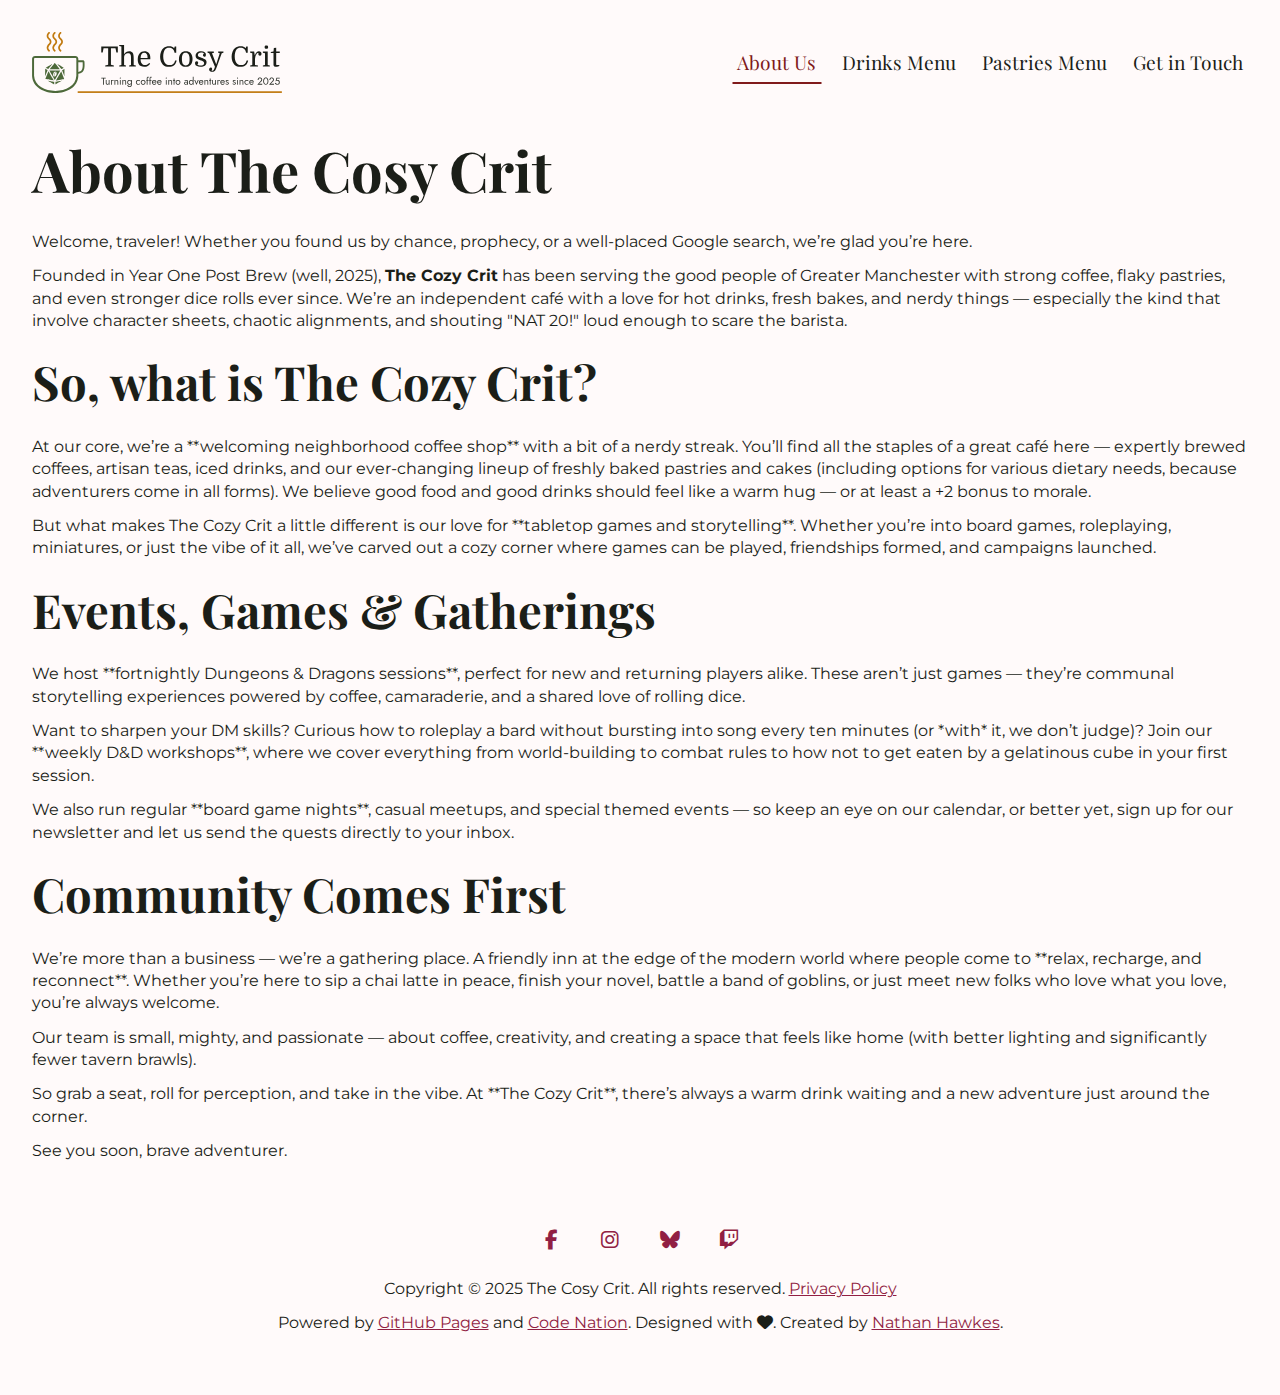
==== commit 0dd377cc: "v0.1 - Content" ====
--- a/about/index.html
+++ b/about/index.html
@@ -35,12 +35,41 @@
         </div>
     </header>
 
-    <main id="site-body">
+    <main id="site-body" class="about-page">
         <figure class="page-title">
             <div class="container">
                 <h1 class="title">About The Cosy Crit</h1>
             </div>
         </figure>
+
+        <artice class="body-text">
+            <div class="container">
+                <p>Welcome, traveler! Whether you found us by chance, prophecy, or a well-placed Google search, we’re glad you’re here.</p>
+                <p>Founded in Year One Post Brew (well, 2025), <strong>The Cozy Crit</strong> has been serving the good people of Greater Manchester with strong coffee, flaky pastries, and even stronger dice rolls ever since. We’re an independent café with a love for hot drinks, fresh bakes, and nerdy things — especially the kind that involve character sheets, chaotic alignments, and shouting "NAT 20!" loud enough to scare the barista.</p>
+                
+                <h2>So, what is The Cozy Crit?</h2>
+                
+                <p>At our core, we’re a **welcoming neighborhood coffee shop** with a bit of a nerdy streak. You’ll find all the staples of a great café here — expertly brewed coffees, artisan teas, iced drinks, and our ever-changing lineup of freshly baked pastries and cakes (including options for various dietary needs, because adventurers come in all forms). We believe good food and good drinks should feel like a warm hug — or at least a +2 bonus to morale.</p>
+                <p>But what makes The Cozy Crit a little different is our love for **tabletop games and storytelling**. Whether you’re into board games, roleplaying, miniatures, or just the vibe of it all, we’ve carved out a cozy corner where games can be played, friendships formed, and campaigns launched.</p>
+
+                <h2>Events, Games & Gatherings</h2>
+                
+                <p>We host **fortnightly Dungeons & Dragons sessions**, perfect for new and returning players alike. These aren’t just games — they’re communal storytelling experiences powered by coffee, camaraderie, and a shared love of rolling dice.</p>
+                
+                <p>Want to sharpen your DM skills? Curious how to roleplay a bard without bursting into song every ten minutes (or *with* it, we don’t judge)? Join our **weekly D&D workshops**, where we cover everything from world-building to combat rules to how not to get eaten by a gelatinous cube in your first session.</p>
+                
+                <p>We also run regular **board game nights**, casual meetups, and special themed events — so keep an eye on our calendar, or better yet, sign up for our newsletter and let us send the quests directly to your inbox.</p>
+                
+                <h2>Community Comes First</h2>
+
+                <p>We’re more than a business — we’re a gathering place. A friendly inn at the edge of the modern world where people come to **relax, recharge, and reconnect**. Whether you’re here to sip a chai latte in peace, finish your novel, battle a band of goblins, or just meet new folks who love what you love, you’re always welcome.</p>
+                
+                <p>Our team is small, mighty, and passionate — about coffee, creativity, and creating a space that feels like home (with better lighting and significantly fewer tavern brawls).</p>
+                
+                <p>So grab a seat, roll for perception, and take in the vibe. At **The Cozy Crit**, there’s always a warm drink waiting and a new adventure just around the corner.</p>
+                
+                <p>See you soon, brave adventurer.</p>
+        </artice>
     </main>
 
     <footer id="site-footer">
--- a/style.css
+++ b/style.css
@@ -2,14 +2,19 @@
     --primary: #4D693A;
     --secondary: #C1790E;
     --accent: #801A1B;
-    --dark-primary: #264014;
-    --light-primary: #C9D7C0;
-    --light-secondary: #CFB691;
+    --primary-dark: #264014;
+    --primary-light: #C9D7C0;
+    --secondary-light: #CFB691;
     --page-background: #FFFAFA;
     --primary-text: #1B1E18;
     --secondary-text: #2F332D;
     --divider: #C4BEB5;
 
+    --link: #911f43;
+    --link-hover: #801A1B;
+    --menu-link: #1B1E18;
+    --menu-link-hover: #801A1B;
+
     --primary-typography: 'Montserrat', Arial, Helvetica, sans-serif;
     --heading-typography: 'Playfair Display', 'Times New Roman', Times, serif;
 }
@@ -87,32 +92,31 @@
     flex-direction: column;
     min-height: 100vh;
 }
-body > header{
-
-}
-body > main{
+#site-body{
     flex: 1;
-}
-body > footer{
-    
 }
 h1, h2, h3, h4, h5, h6{
     font-family: var(--heading-typography);
+    line-height: 1.6;
+    margin: 0;
+    padding: 0 0 1rem;
 }
 h1{
-
+    font-size: 3.5rem;
 }
 h2{
-    
+    font-size: 2.95rem;
 }
 h3{
-    
+    font-size: 2.5rem;
 }
 h4, h5, h6{
-    
+    font-size: 2rem;
 }
 p, li{
-    
+    margin: 0;
+    line-height: 1.4;
+    padding: 0 0 0.75rem;
 }
 strong, b{
     font-weight: 700;
@@ -127,51 +131,300 @@
     margin: 0;
 }
 a{
-
+    color: var(--link);
 }
 a:hover{
-
+    color: var(--link-hover);
+}
+
+.container{ 
+    max-width: 1550px;
+    width: 100%;
+    margin: 0 auto;
+    padding: 0 2rem;
+}
+.page-container{
+    padding-top: 4rem;
+    padding-bottom: 4rem;
 }
 
 .bg-primary{
     background-color: var(--primary);
 }
-.bg-dark-primary{
-    background-color: var(--dark-primary);
-}
-.bg-light-primary{
-    background-color: var(--light-primary);
+.bg-primary-dark{
+    background-color: var(--primary-dark);
+}
+.bg-primary-light{
+    background-color: var(--primary-light);
 }
 .bg-secondary{
     background-color: var(--secondary);
 }
-.bg-light-secondary{
-    background-color: var(--light-secondary);
+.bg-secondary-light{
+    background-color: var(--secondary-light);
 }
 .bg-accent{
     background-color: var(--accent);
 }
+.bg-white{
+    background-color: #FFF;
+}
+.bg-black{
+    background-color: #000;
+}
 .fg-primary{
     color: var(--primary);
 }
-.fg-dark-primary{
-    color: var(--dark-primary);
-}
-.fg-light-primary{
-    color: var(--light-primary);
+.fg-primary-dark{
+    color: var(--primary-dark);
+}
+.fg-primary-light{
+    color: var(--primary-light);
 }
 .fg-secondary{
     color: var(--secondary);
 }
-.fg-light-secondary{
-    color: var(--light-secondary);
+.fg-secondary-light{
+    color: var(--secondary-light);
 }
 .fg-accent{
     color: var(--accent);
 }
+.fg-white{
+    color: #FFF;
+}
+.fg-black{
+    color: #000;
+}
 .text-primary{
     color: var(--primary-text);
 }
 .text-secondary{
     color: var(--secondary-text);
+}
+
+/* Header */
+#site-header{
+    padding: 2rem 0;
+}
+#site-header .container{ 
+    display: flex;
+    justify-content: space-between;
+    flex-wrap: wrap;
+    align-items: center;
+}
+#site-header #logo{
+    max-width: 250px;
+}
+#site-header #logo img{
+    width: 100%;
+}
+/* Menu */
+#site-header #site-nav .menu{
+    display: flex;
+    gap: 1rem;
+    list-style: none;
+    margin: 0;
+    padding: 0;
+    font-size: 1.2rem;
+    font-family: var(--heading-typography);
+}
+#site-header #site-nav .menu li{
+    padding: 0;
+}
+#site-header #site-nav .menu a{
+    color: var(--menu-link);
+    text-decoration: none;
+    display: block;
+    width: fit-content;
+    padding: 8px 5px;
+    position: relative;
+}
+#site-header #site-nav .menu a::after{
+    content: "";
+    position: absolute;
+    width: 0;
+    bottom: 0;
+    left: 50%;
+    transform: translateX(-50%);
+    height: 2px;
+    background-color: var(--menu-link-hover);
+    transition: width .2s ease-in-out;
+}
+#site-header #site-nav .menu a:hover, #site-header #site-nav .menu .selected{
+    color: var(--menu-link-hover);
+}
+#site-header #site-nav .menu a:hover::after, #site-header #site-nav .menu .selected::after{
+    width: 100%;
+}
+
+/* Footer */
+#site-footer{
+    text-align: center;
+    padding: 3rem 0;
+}
+#site-footer #socials{
+    padding: 0 0 1.25rem;
+}
+#site-footer #socials .networks{
+    list-style: none;
+    margin: 0;
+    padding: 0;
+    display: flex;
+    gap: 1.5rem;
+    justify-content: center;
+}
+#site-footer #socials .network{ 
+    padding: 0;
+}
+#site-footer #socials .networks a{
+    text-decoration: none;
+    font-size: 1.25rem;
+    display: block;
+    width: 2.2rem;
+    height: 2.2rem;
+    line-height: 2.2rem;
+    text-align: center;
+}
+#site-footer #socials .networks .label{
+    display: none;
+}
+
+/* Single Page */
+
+/* Home Page */
+#hero-banner{
+    background: url('images/stock/hero-banner.jpg') center no-repeat;
+    background-size: cover;
+    height: 60vh;
+    display: flex;
+    align-items: flex-end;
+    padding: 5rem 0;
+}
+#hero-banner .hero-title{
+    color: #FFF;
+    font-size: 4rem;
+    padding: 0 0 1rem;
+}
+#hero-banner .hero-subtitle{
+    color: #EFEFEF;
+    font-size: 1.75rem;
+    padding: 0;
+}
+.front-page .welcome{ 
+    padding: 0 0 4rem;
+}
+.front-page .welcome p{
+    font-size: 1.2rem;
+    text-align: center;
+}
+.front-page .intro{
+    display: flex;
+    gap: 3rem;
+    flex-wrap: wrap;
+    align-items: center;
+}
+.front-page .intro .image{
+    width: 35%; 
+}
+.front-page .intro .image img{ 
+    width: 100%;
+}
+.front-page .intro .content{ 
+    flex: 1;
+}
+
+/* Menu Paegs */
+
+/* Contact Page */
+.contact-form{ 
+    padding: 50px; 
+    border-radius: 30px; 
+    background-color: #FFF; 
+    margin: 0 auto; 
+    max-width: 1100px 
+}
+.contact-form .label{ 
+    font-family: var(--heading-typography);
+    font-weight: 700;
+    display: block; 
+    padding: 0 0 0.7rem;
+}
+.contact-form input[type="email"], .contact-form input[type="text"], .contact-form textarea{
+    font-family: var(--primary-typography);
+    line-height: 1.4;
+    font-size: 1rem;
+    padding: 10px 12px;
+    background-color: #F8F8F8;
+    border: solid 1px #CCC;
+    border-radius: 5px;
+    width: 100%;
+    outline: none;
+}
+.contact-form input[type="email"]:active, .contact-form input[type="email"]:focus, .contact-form input[type="text"]:active, .contact-form input[type="text"]:focus, .contact-form textarea:active, .contact-form textarea:focus{
+    background-color: #FFF;
+    outline: solid 1px var(--primary);
+    box-shadow: 0 1px 3px rgba(77, 105, 58, .5);
+}
+.contact-form textarea{ 
+    height: 225px;
+    resize: none;
+}
+.contact-form .form-row .field{
+    padding: 0 0 1rem;
+}
+.contact-form .captcha-field{ 
+    max-width: 350px; 
+}
+.contact-form .buttons .button-field{
+    font-size: 1.3rem;
+    font-family: var(--heading-typography);
+    padding: 1rem 2rem;
+    border: none;
+    border-radius: 5px;
+    transition: all .2s ease;
+    cursor: pointer;
+}
+.contact-form .buttons .primary-button{
+    background-color: var(--primary);
+    color: #FFF;
+}
+.contact-form .buttons .primary-button:hover{
+    background-color: #000;
+    color: #FFF;
+}
+.contact-form .buttons .primary-button:active, .contact-form .buttons .primary-button:focus{
+    background-color: #FCFCFC;
+    color: var(--primary-dark);
+}
+.contact-form .buttons .secondary-button{
+    background-color: var(--secondary);
+    color: #FFF;
+}
+.contact-form .buttons .secondary-button:hover{
+    background-color: #000;
+    color: #FFF;
+}
+.contact-form .buttons .secondary-button:active, .contact-form .buttons .secondary-button:focus{
+    background-color: var(--secondary-light);
+    color: #000;
+}
+
+/* Responsive */
+@media only screen and (max-width: 1024px) and (min-width: 801px){
+    #site-header .container{ 
+        flex-direction: column;
+        align-items: center;
+    }
+
+}
+@media only screen and (max-width: 800px){
+    #site-header .container{
+        flex-direction: column;
+        align-items: center;
+    }
+    #site-header #site-nav .menu{
+        flex-direction: column;
+        text-align: center;
+    }
 }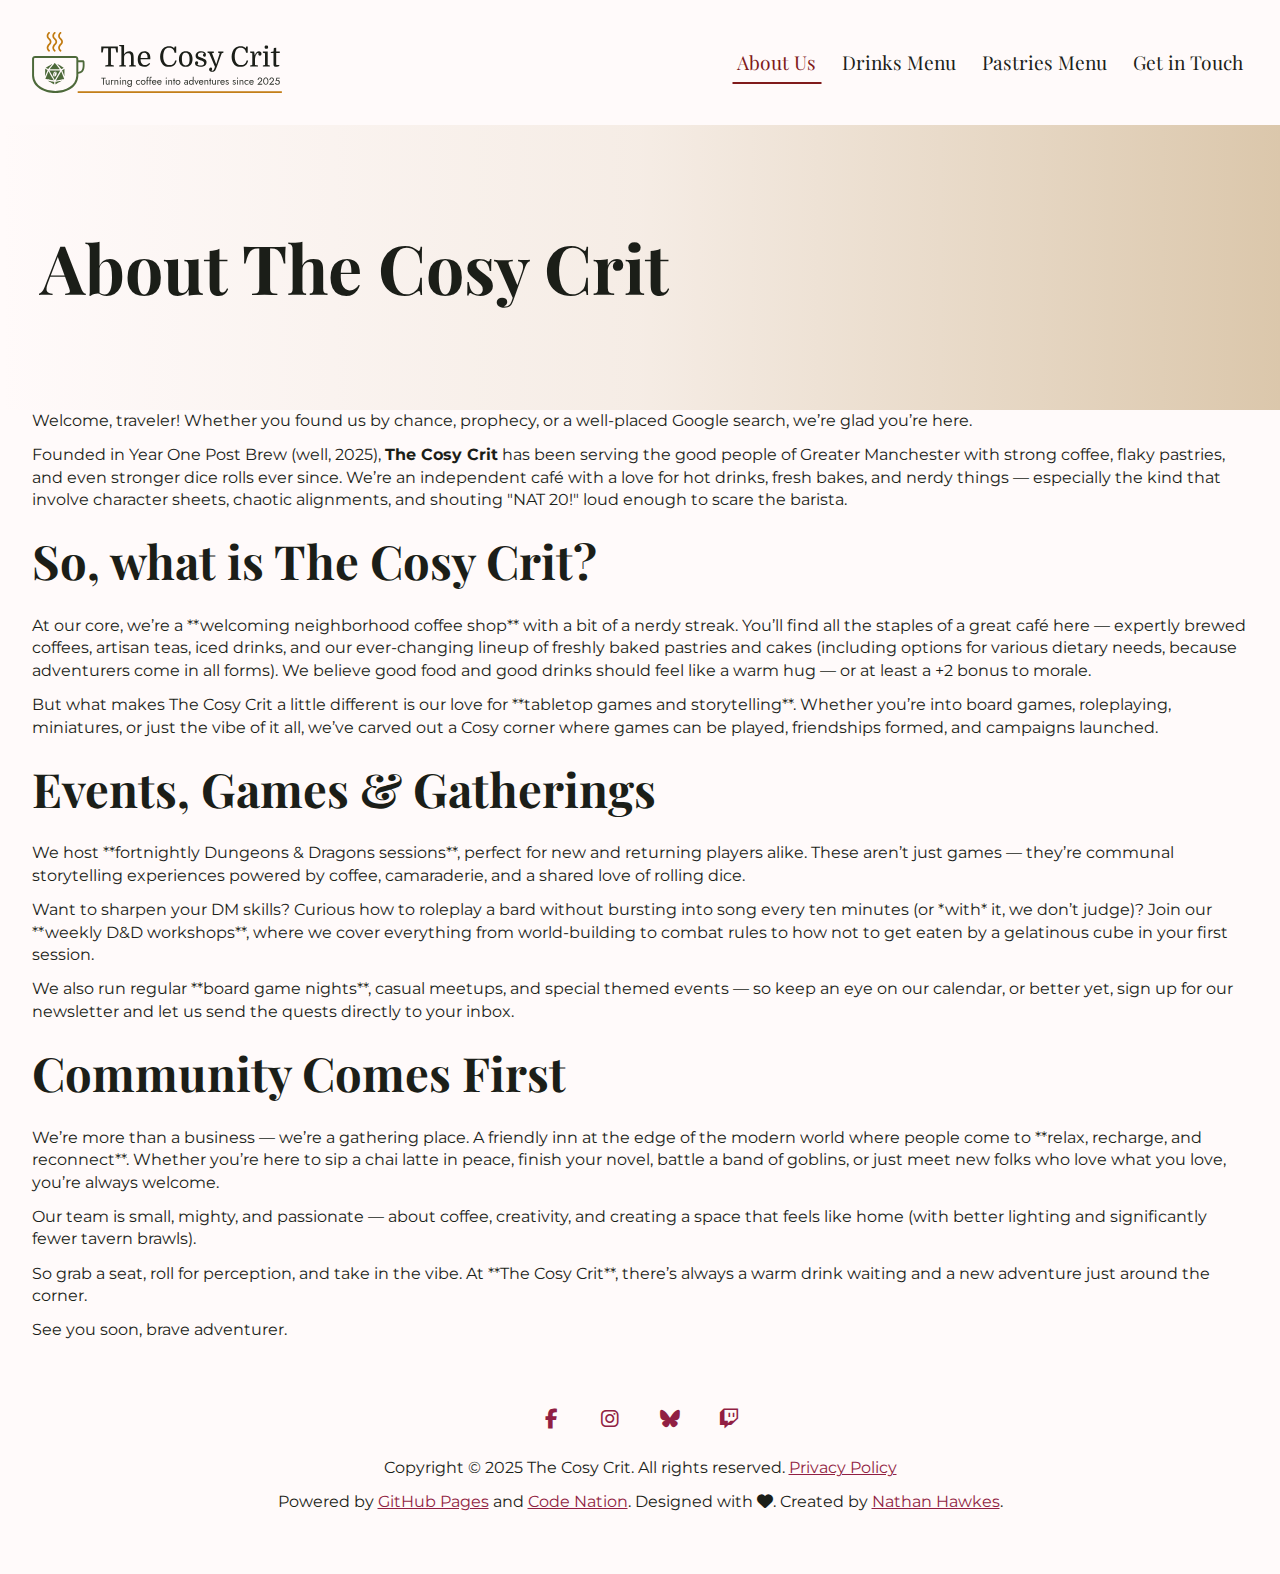
==== commit 747a2d14: "v0.1 - Pages" ====
--- a/about/index.html
+++ b/about/index.html
@@ -42,15 +42,15 @@
             </div>
         </figure>
 
-        <artice class="body-text">
+        <article class="body-text">
             <div class="container">
                 <p>Welcome, traveler! Whether you found us by chance, prophecy, or a well-placed Google search, we’re glad you’re here.</p>
-                <p>Founded in Year One Post Brew (well, 2025), <strong>The Cozy Crit</strong> has been serving the good people of Greater Manchester with strong coffee, flaky pastries, and even stronger dice rolls ever since. We’re an independent café with a love for hot drinks, fresh bakes, and nerdy things — especially the kind that involve character sheets, chaotic alignments, and shouting "NAT 20!" loud enough to scare the barista.</p>
+                <p>Founded in Year One Post Brew (well, 2025), <strong>The Cosy Crit</strong> has been serving the good people of Greater Manchester with strong coffee, flaky pastries, and even stronger dice rolls ever since. We’re an independent café with a love for hot drinks, fresh bakes, and nerdy things — especially the kind that involve character sheets, chaotic alignments, and shouting "NAT 20!" loud enough to scare the barista.</p>
                 
-                <h2>So, what is The Cozy Crit?</h2>
+                <h2>So, what is The Cosy Crit?</h2>
                 
                 <p>At our core, we’re a **welcoming neighborhood coffee shop** with a bit of a nerdy streak. You’ll find all the staples of a great café here — expertly brewed coffees, artisan teas, iced drinks, and our ever-changing lineup of freshly baked pastries and cakes (including options for various dietary needs, because adventurers come in all forms). We believe good food and good drinks should feel like a warm hug — or at least a +2 bonus to morale.</p>
-                <p>But what makes The Cozy Crit a little different is our love for **tabletop games and storytelling**. Whether you’re into board games, roleplaying, miniatures, or just the vibe of it all, we’ve carved out a cozy corner where games can be played, friendships formed, and campaigns launched.</p>
+                <p>But what makes The Cosy Crit a little different is our love for **tabletop games and storytelling**. Whether you’re into board games, roleplaying, miniatures, or just the vibe of it all, we’ve carved out a Cosy corner where games can be played, friendships formed, and campaigns launched.</p>
 
                 <h2>Events, Games & Gatherings</h2>
                 
@@ -66,10 +66,11 @@
                 
                 <p>Our team is small, mighty, and passionate — about coffee, creativity, and creating a space that feels like home (with better lighting and significantly fewer tavern brawls).</p>
                 
-                <p>So grab a seat, roll for perception, and take in the vibe. At **The Cozy Crit**, there’s always a warm drink waiting and a new adventure just around the corner.</p>
+                <p>So grab a seat, roll for perception, and take in the vibe. At **The Cosy Crit**, there’s always a warm drink waiting and a new adventure just around the corner.</p>
                 
                 <p>See you soon, brave adventurer.</p>
-        </artice>
+            </div>
+        </article>
     </main>
 
     <footer id="site-footer">
--- a/style.css
+++ b/style.css
@@ -10,8 +10,12 @@
     --secondary-text: #2F332D;
     --divider: #C4BEB5;
 
+    --page-title-background: linear-gradient(90deg, rgba(207,182,145,0) 0%, rgba(207,182,145,.2) 50%, rgba(207,182,145,.75) 100%);
+
     --link: #911f43;
     --link-hover: #801A1B;
+    --link-light: #f5f1f1;
+    --link-light-hover: #FFF;
     --menu-link: #1B1E18;
     --menu-link-hover: #801A1B;
 
@@ -291,6 +295,16 @@
 }
 
 /* Single Page */
+#site-body .page-title{ 
+    background: var(--secondary-light);
+    background: var(--page-title-background);
+    padding: 5.5rem 0.5rem;
+}
+#site-body .page-title .title{ 
+    font-size: 4.25rem;
+    margin: 0;
+    padding: 0;
+}
 
 /* Home Page */
 #hero-banner{
@@ -334,9 +348,41 @@
     flex: 1;
 }
 
-/* Menu Paegs */
+/* Menu Pages */
 
 /* Contact Page */
+.contact-details{ 
+    display: flex;
+    gap: 30px;
+    flex-wrap: wrap;
+    margin: 0; 
+    padding: 0;
+    list-style: none;
+}
+.contact-details li{
+    width: calc( ( 100% / 3 ) - 20px );
+    padding: 70px 40px;
+    background-color: var(--accent);
+    color: #FFF; 
+}
+.contact-details .contact-icon{
+    font-size: 3rem;
+    padding: 0 0 1.5rem;
+}
+.contact-details .title{
+    font-size: 1rem;
+    font-weight: 400;
+}
+.contact-details .info{ 
+    font-size: 1.3rem;
+    font-weight: 700;
+}
+.contact-details .info a{
+    color: var(--link-light);
+}
+.contact-details .info a:hover{
+    color: var(--link-light-hover);
+}
 .contact-form{ 
     padding: 50px; 
     border-radius: 30px; 
@@ -416,12 +462,17 @@
         flex-direction: column;
         align-items: center;
     }
-
+    #site-header #logo{ 
+        padding: 0 0 1.5rem;
+    }
 }
 @media only screen and (max-width: 800px){
     #site-header .container{
         flex-direction: column;
         align-items: center;
+    }
+    #site-header #logo{ 
+        padding: 0 0 1.5rem;
     }
     #site-header #site-nav .menu{
         flex-direction: column;
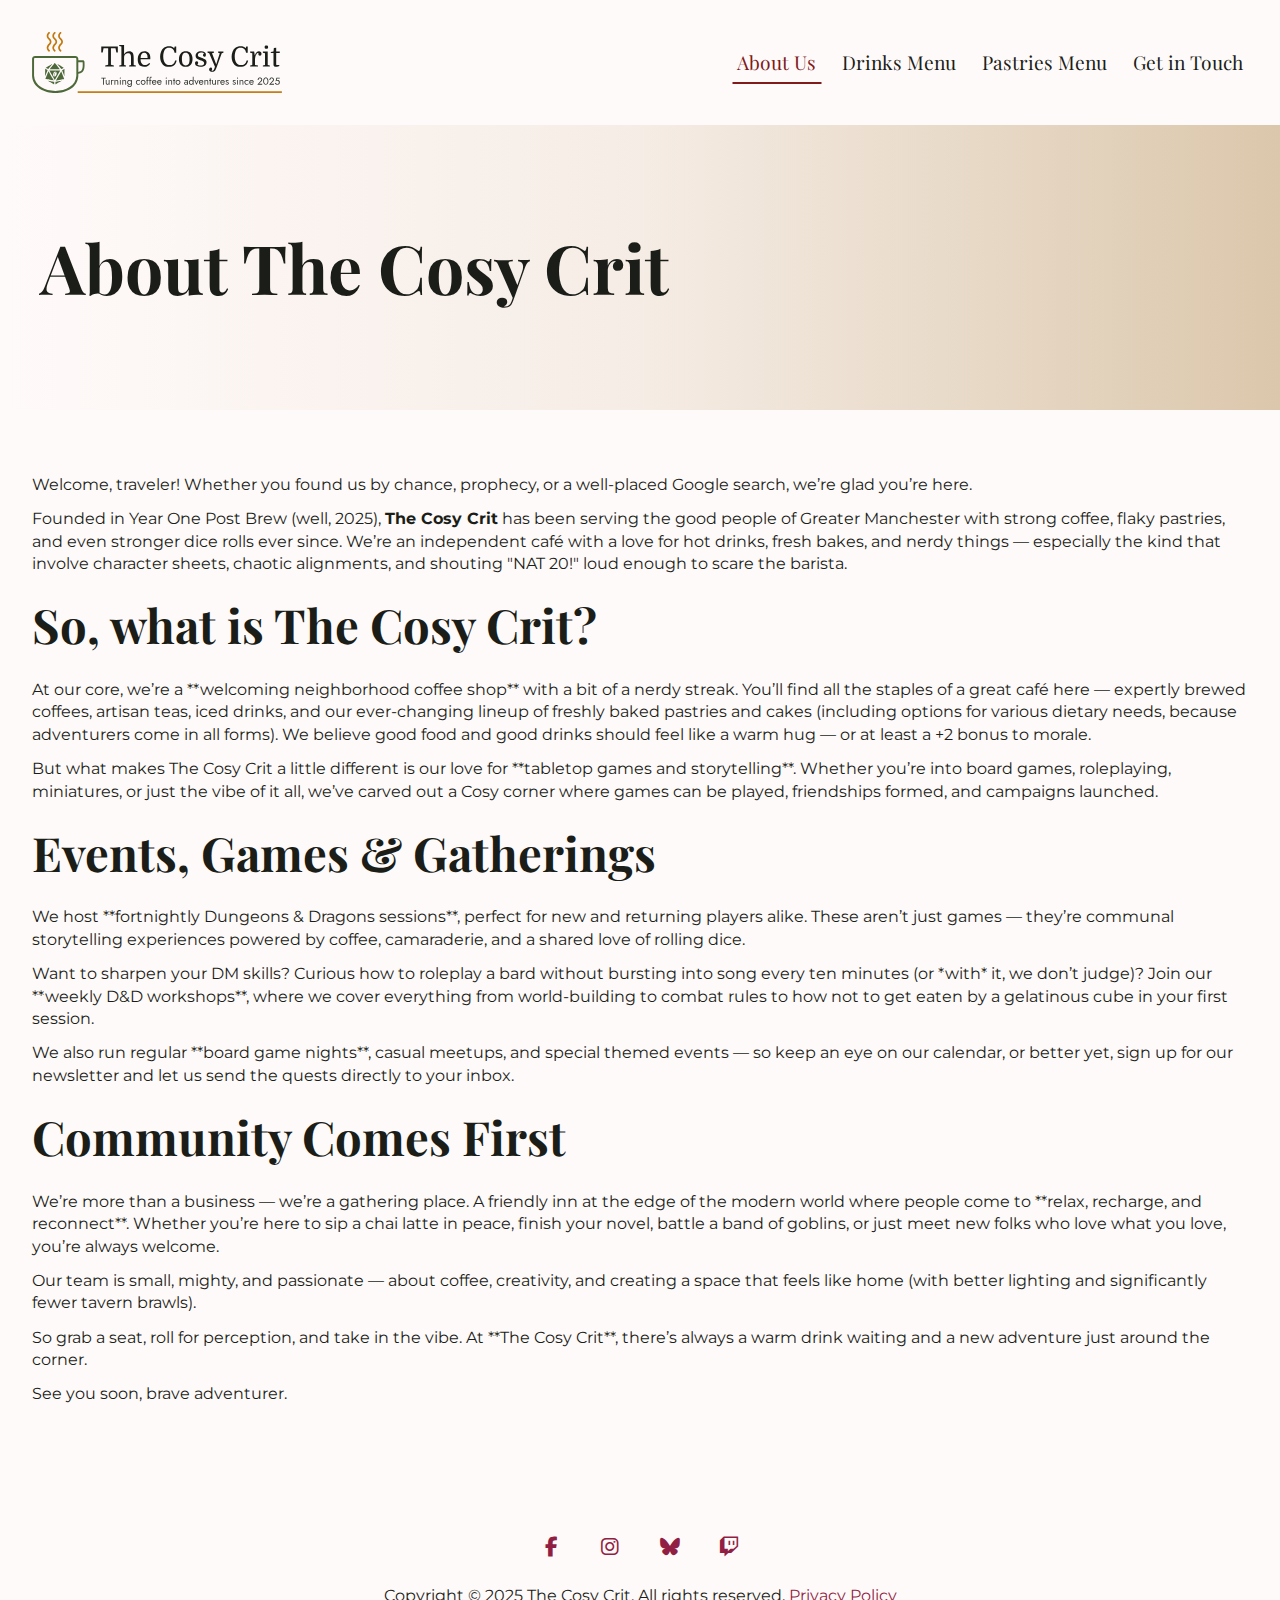
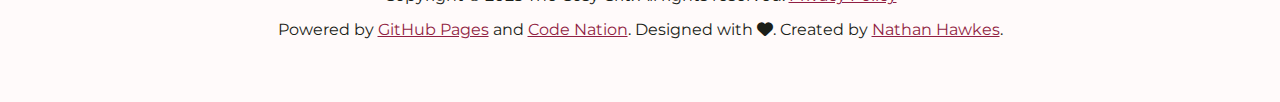
==== commit 051d6a56: "v0.1 - Pages" ====
--- a/about/index.html
+++ b/about/index.html
@@ -42,7 +42,7 @@
             </div>
         </figure>
 
-        <article class="body-text">
+        <article class="body-text page-container about-page">
             <div class="container">
                 <p>Welcome, traveler! Whether you found us by chance, prophecy, or a well-placed Google search, we’re glad you’re here.</p>
                 <p>Founded in Year One Post Brew (well, 2025), <strong>The Cosy Crit</strong> has been serving the good people of Greater Manchester with strong coffee, flaky pastries, and even stronger dice rolls ever since. We’re an independent café with a love for hot drinks, fresh bakes, and nerdy things — especially the kind that involve character sheets, chaotic alignments, and shouting "NAT 20!" loud enough to scare the barista.</p>
--- a/style.css
+++ b/style.css
@@ -151,6 +151,7 @@
     padding-top: 4rem;
     padding-bottom: 4rem;
 }
+.page-container
 
 .bg-primary{
     background-color: var(--primary);
@@ -349,13 +350,102 @@
 }
 
 /* Menu Pages */
+.menu-page .menu-list .menu{
+    display: flex;
+    gap: 50px 30px;
+    flex-wrap: wrap;
+    margin: 0;
+    padding: 0;
+    list-style: none;
+}
+.menu-page .menu-list .menu .item{
+    width: calc( ( 100% / 3 ) - 20px );
+}
+.menu-page .menu-list .menu .item .image{
+    border: solid 5px #FFF;
+    border-radius: 20px;
+    box-shadow: 0 5px 15px rgba(0,0,0,.45);
+    position: relative;
+    padding-bottom: 62.5%;
+    overflow: hidden;
+    margin: 0 0 1.5rem;
+}
+.menu-page .menu-list .menu .item img{ 
+    object-fit: cover;
+    width: 100%;
+    height: 100%;
+    position: absolute;
+    left: 0;
+    top: 0;
+    transition: all .2s ease;
+    transform-origin: center;
+    transform: scale(1);
+}
+.menu-page .menu-list .menu .item:hover img{
+    transform: scale(1.2);
+}
+.menu-page .menu-list .menu .item .data{
+    padding: 0 1rem;
+}
+.menu-page .menu-list .menu .item .item-head{
+    display: flex;
+    flex-wrap: wrap;
+}
+.menu-page .menu-list .menu .item .item-name{
+    font-size: 1.6rem;
+    color: var(--primary);
+    font-weight: 400;
+    flex: 1;
+}
+.menu-page .menu-list .menu .item .price{
+    width: fit-content;
+    height: fit-content;
+    padding: 10px 15px;
+    text-align: right;
+    font-weight: 700;
+    font-size: 1.3rem;
+    line-height: 1.6;
+    color: #FFF;
+    background-color: var(--primary);
+}
+.menu-page .menu-list .menu .item .product-name{
+    font-weight: 700;
+    font-size: 1.125rem;
+    color: var(--secondary-text);
+}
+.menu-page .menu-list .menu .item .suitable-for{
+    list-style: none;
+    margin: 0 0 1.5rem;
+    padding: 0;
+    display: flex;
+    gap: 10px 8px;
+}
+.menu-page .menu-list .menu .item .suitable-for li{
+    border-radius: 50%;
+    width: 42px;
+    height: 42px;
+    text-align: center;
+    line-height: 42px;
+    padding: 0;
+    font-size: 0.875rem;
+    font-weight: 700;
+}
+.menu-page .menu-list .menu .item .suitable-for .vegan{
+    background-color: #b3f19c;
+}
+.menu-page .menu-list .menu .item .suitable-for .vegetarian{
+    background-color: #9bd885;
+}
+.menu-page .menu-list .menu .item .suitable-for .gluten-free{
+    background-color: #f1e49c;
+}
 
 /* Contact Page */
 .contact-details{ 
     display: flex;
     gap: 30px;
     flex-wrap: wrap;
-    margin: 0; 
+    margin: 0 0 3rem; 
     padding: 0;
     list-style: none;
 }
@@ -389,6 +479,14 @@
     background-color: #FFF; 
     margin: 0 auto; 
     max-width: 1100px 
+}
+.contact-form .fields-two{
+    display: flex;
+    gap: 30px;
+    flex-wrap: wrap;
+}
+.contact-form .fields-two .field{
+    width: calc( 50% - 15px ); 
 }
 .contact-form .label{ 
     font-family: var(--heading-typography);
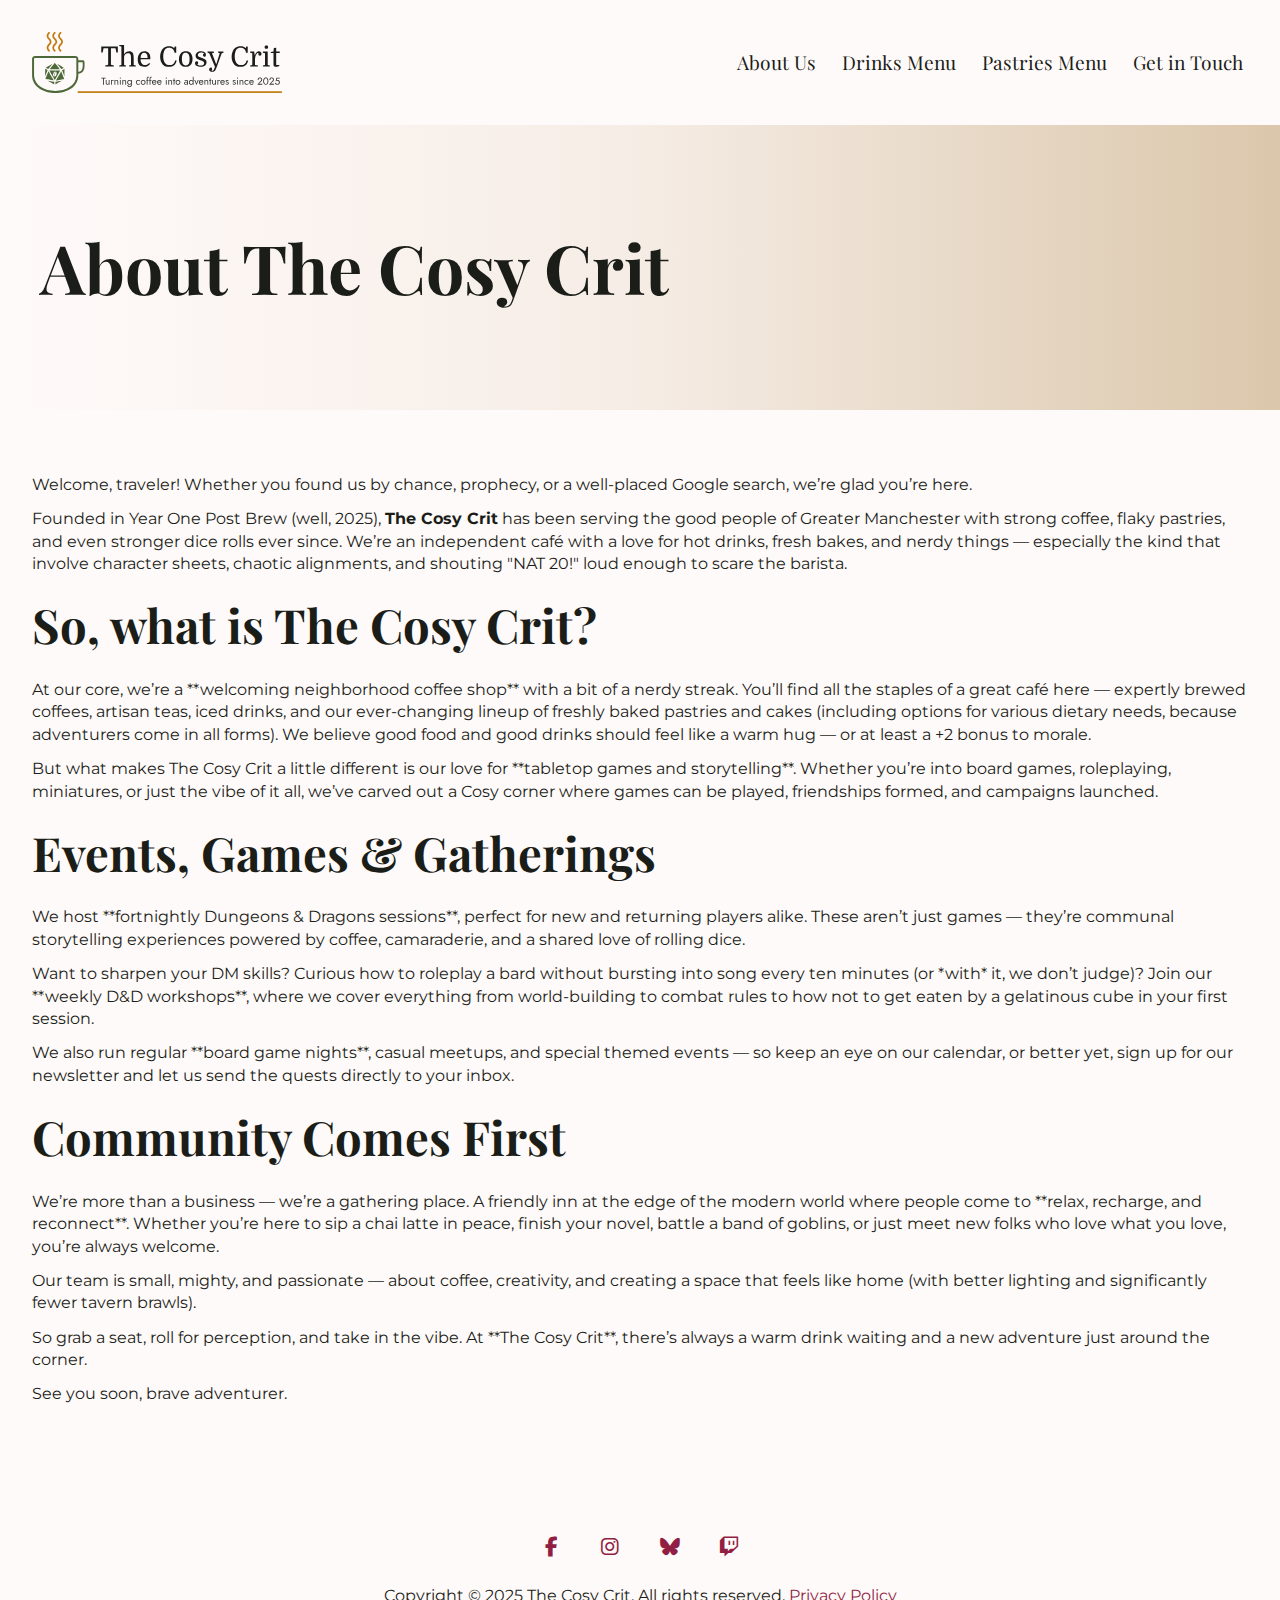
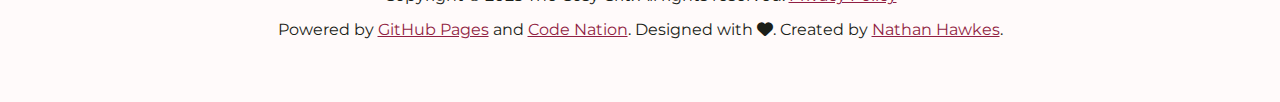
==== commit 0f47a69f: "v0.1 - Build (with Aria)" ====
--- a/about/index.html
+++ b/about/index.html
@@ -11,24 +11,24 @@
     <header id="site-header">
         <div class="container">
             <figure id="logo">
-                <a href="/" class="home-link">
-                    <img src="/images/logo.svg" alt="The Cosy Crit - Click to go home" />
+                <a href="/" class="home-link" aria-label="Click to go back to The Cosy Crit homepage">
+                    <img src="/images/logo.svg" alt="The Cosy Crit" />
                 </a>
             </figure> <!-- #logo -->
             
             <nav id="site-nav">
                 <ul class="menu">
                     <li class="menu-item">
-                        <a href="/about/" class="link selected">About Us</a>
+                        <a href="/about/" class="link" aria-label="Find out more about The Cosy Crit">About Us</a>
                     </li>
                     <li class="menu-item">
-                        <a href="/drinks/" class="link">Drinks Menu</a>
+                        <a href="/drinks/" class="link" aria-label="Read our drinks menu">Drinks Menu</a>
                     </li>
                     <li class="menu-item">
-                        <a href="/pastries/" class="link">Pastries Menu</a>
+                        <a href="/pastries/" class="link" aria-label="Read our pastries menu">Pastries Menu</a>
                     </li>
                     <li class="menu-item">
-                        <a href="/contact/" class="link">Get in Touch</a>
+                        <a href="/contact/" class="link" aria-label="Get in touch with The Cosy Crit">Get in Touch</a>
                     </li>
                 </ul> <!-- .menu -->
             </nav> <!-- #site-nav -->
@@ -78,27 +78,27 @@
             <div id="socials">
                 <ul class="networks">
                     <li class="network">
-                        <a href="https://www.facebook.com/" class="link facebook">
+                        <a href="https://www.facebook.com/" target="_blank" class="link facebook" aria-label="Find The Cosy Crit on Facebook">
                             <i class="fa-brands fa-facebook-f"></i>
                             <span class="label">Facebook</span>
                         </a>
                     </li>
 
                     <li class="network">
-                        <a href="https://www.instagram.com/" class="link instagram">
+                        <a href="https://www.instagram.com/" target="_blank" class="link instagram" aria-label="Find The Cosy Crit on Instagram">
                             <i class="fa-brands fa-instagram"></i>
                             <span class="label">Instagram</span>
                         </a>
                     </li>
 
                     <li class="network">
-                        <a href="https://bsky.app/" class="link bluesky">
+                        <a href="https://bsky.app/" target="_blank" class="link bluesky" aria-label="Find The Cosy Crit on Bluesky">
                             <i class="fa-brands fa-bluesky"></i>
                             <span class="label">BlueSky</span>
                         </a>
                     </li>
                     <li class="network">
-                        <a href="https://www.twitch.tv/" class="link twitch">
+                        <a href="https://www.twitch.tv/" target="_blank" class="link twitch" aria-label="What The Cosy Crit streaming on Twitch">
                             <i class="fa-brands fa-twitch"></i>
                             <span class="label">Twitch</span>
                         </a>
@@ -107,8 +107,8 @@
             </div> <!-- #socials -->
 
             <div id="copyright">
-                <p>Copyright &copy; 2025 The Cosy Crit. All rights reserved. <a href="/privacy/">Privacy Policy</a></p>
-                <p>Powered by <a href="https://pages.github.com/">GitHub Pages</a> and <a href="https://wearecodenation.com">Code Nation</a>. Designed with <i class="heart fa-solid fa-heart"></i>. Created by <a href="https://nathanhawkes.dev/">Nathan Hawkes</a>.</p>
+                <p>Copyright &copy; 2025 The Cosy Crit. All rights reserved. <a href="/privacy/" aria-label="Read our Privacy Policy">Privacy Policy</a></p>
+                <p>Powered by <a href="https://pages.github.com/" target="_blank" aria-label="Powered by GitHub Pages">GitHub Pages</a> and <a href="https://wearecodenation.com" target="_blank" aria-label="Powered by Code Nation">Code Nation</a>. Designed with <i class="heart fa-solid fa-heart"></i>. Created by <a href="https://nathanhawkes.dev/" target="_blank" aria-label="Visit the website of Nathan Hawkes, the developer of this masterpiece">Nathan Hawkes</a>.</p>
             </div>
         </div>
     </footer>
--- a/style.css
+++ b/style.css
@@ -142,7 +142,7 @@
 }
 
 .container{ 
-    max-width: 1550px;
+    max-width: 1650px;
     width: 100%;
     margin: 0 auto;
     padding: 0 2rem;
@@ -150,8 +150,10 @@
 .page-container{
     padding-top: 4rem;
     padding-bottom: 4rem;
-}
-.page-container
+    display: flex;
+    gap: 5rem;
+    flex-direction: column;
+}
 
 .bg-primary{
     background-color: var(--primary);
@@ -220,6 +222,9 @@
 }
 #site-header #logo{
     max-width: 250px;
+}
+#site-header #logo a{
+    display: block;
 }
 #site-header #logo img{
     width: 100%;
@@ -314,7 +319,8 @@
     height: 60vh;
     display: flex;
     align-items: flex-end;
-    padding: 5rem 0;
+    padding: 3rem 3.5rem;
+    border-radius: 50px;
 }
 #hero-banner .hero-title{
     color: #FFF;
@@ -327,7 +333,7 @@
     padding: 0;
 }
 .front-page .welcome{ 
-    padding: 0 0 4rem;
+    padding: 0 1rem;
 }
 .front-page .welcome p{
     font-size: 1.2rem;
@@ -347,6 +353,47 @@
 }
 .front-page .intro .content{ 
     flex: 1;
+}
+.front-page .menus{
+    gap: 3rem;
+    display: flex;
+    flex-wrap: wrap;
+}
+.front-page .menus .menu{
+    width: calc( 50% - 1.5rem );
+    display: flex;
+    gap: 20px;
+    flex-wrap: wrap;
+}
+.front-page .menus .menu .image, .front-page .menus .menu .image img{ 
+    width: 220px;
+}
+.front-page .menus .menu .content{
+    flex: 1;
+    align-self: center;
+}
+.front-page .menus .menu .content .menu-title{ 
+    font-size: 2rem;
+    color: var(--secondary);
+}
+.front-page .menus .menu .content .menu-button{
+    display: block;
+    width: fit-content;
+    padding: 1rem 1.5rem;
+    margin: 1rem 0 0;
+    background-color: var(--secondary-light);
+    color: var(--primary-text);
+    text-decoration: none;
+    transition: all .2s ease;
+    border-radius: 5px;
+}
+.front-page .menus .menu .content .menu-button:hover{
+    color: #FFF;
+    background-color: #000;
+}
+.front-page .map iframe, .contact-page .map iframe{ 
+    width: 100%;
+    height: 450px;
 }
 
 /* Menu Pages */
@@ -377,7 +424,7 @@
     position: absolute;
     left: 0;
     top: 0;
-    transition: all .2s ease;
+    transition: all .25s ease-in-out;
     transform-origin: center;
     transform: scale(1);
 }
@@ -439,6 +486,14 @@
 .menu-page .menu-list .menu .item .suitable-for .gluten-free{
     background-color: #f1e49c;
 }
+.menu-page .menu-list .menu .item .price-notes{
+    padding: 0.5rem 0.8rem;
+    margin: 0 0 0.75rem;
+    background-color: var(--secondary);
+    color: #FFF;
+    border-radius: 5px;
+    font-weight: 700;
+}
 
 /* Contact Page */
 .contact-details{ 
@@ -473,12 +528,23 @@
 .contact-details .info a:hover{
     color: var(--link-light-hover);
 }
+.contact-details .info .msg{ 
+    text-decoration: none;
+}
+.contact-details .info .msg .label{
+    display: none; 
+}
+.contact-details .info .msg .network-icon{
+    font-size: 1.6rem;
+    padding: 0 0.5rem 0 0;
+}
 .contact-form{ 
     padding: 50px; 
     border-radius: 30px; 
     background-color: #FFF; 
     margin: 0 auto; 
-    max-width: 1100px 
+    max-width: 1100px;
+    width: 100%;
 }
 .contact-form .fields-two{
     display: flex;
@@ -554,8 +620,77 @@
     color: #000;
 }
 
+/* Call to Action */
+.cta{ 
+    display: flex;
+    flex-wrap: wrap;
+    border-radius: 50px;
+}
+.cta.content-right{
+    flex-direction: row;
+}
+.cta.content-bottom{
+    flex-direction: column;
+}
+.cta .image{ 
+    overflow: hidden;
+    position: relative;
+}
+.cta.content-right .image{
+    width: 450px; 
+    border-radius: 50px 0 0 50px;
+}
+.cta.content-bottom .image{
+    padding-bottom: 57.6%; 
+    border-radius: 50px 50px 0 0;
+}
+.cta .image img{
+    position: absolute;
+    left: 0;
+    top: 0;
+    width: 100%;
+    height: 100%;
+    object-fit: cover;
+}
+.cta .content{ 
+    padding: 4rem 3rem;
+    flex: 1;
+    align-self: center;
+}
+.cta .content .cta-button{
+    display: block;
+    width: fit-content;
+    font-size: 1.3rem;
+    font-family: var(--heading-typography);
+    padding: 1rem 2rem;
+    margin: 1.5rem 0 0;
+    border: none;
+    border-radius: 5px;
+    transition: all .2s ease;
+    cursor: pointer;
+    text-decoration: none;
+    background-color: #FFF;
+    color: var(--accent);
+}
+.cta .content .cta-button:hover{
+    background-color: #000;
+    color: #FFF;
+}
+
 /* Responsive */
 @media only screen and (max-width: 1024px) and (min-width: 801px){
+    h1{
+        font-size: 3.1rem;
+    }
+    h2{
+        font-size: 2.5rem;
+    }
+    h3{
+        font-size: 2rem;
+    }
+    h4, h5, h6{
+        font-size: 1.4rem;
+    }
     #site-header .container{ 
         flex-direction: column;
         align-items: center;
@@ -563,8 +698,58 @@
     #site-header #logo{ 
         padding: 0 0 1.5rem;
     }
+    #site-body .page-title .title{
+        font-size: 3.5rem;
+    }
+    #hero-banner .hero-title{
+        font-size: 3rem;
+    }
+    #hero-banner .hero-subtitle{
+        font-size: 1.3rem;
+    }
+    .front-page .intro{
+        flex-direction: column;
+    }
+    .front-page .intro .image{
+        width: 65%;
+    }
+    .front-page .menus{
+        flex-direction: column;
+    }
+    .front-page .menus .menu{
+        width: 100%;
+    }
+    .cta.content-right{
+        flex-direction: column;
+    }
+    .cta.content-right .image{
+        padding-bottom: 57.6%;
+        width: 100%;
+    }
+    .contact-details{
+        flex-direction: column;
+    }
+    .contact-details li{
+        width: 100%;
+        padding: 48px;
+    }
+    .menu-page .menu-list .menu .item{
+        width: calc( 50% - 15px );
+    }
 }
 @media only screen and (max-width: 800px){
+    h1{
+        font-size: 2.75rem;
+    }
+    h2{
+        font-size: 2.35rem;
+    }
+    h3{
+        font-size: 1.8rem;
+    }
+    h4, h5, h6{
+        font-size: 1rem;
+    }
     #site-header .container{
         flex-direction: column;
         align-items: center;
@@ -572,8 +757,72 @@
     #site-header #logo{ 
         padding: 0 0 1.5rem;
     }
+    #site-header #site-nav{
+        width: 100%;
+    }
     #site-header #site-nav .menu{
         flex-direction: column;
         text-align: center;
+        width: 100%;
+    }
+    #site-body .page-title .title{
+        font-size: 3rem;
+    }
+    #hero-banner{
+        height: unset;
+        padding: 185px 2.35rem 3rem;
+    }
+    #hero-banner .hero-title{
+        font-size: 2.6rem;
+    }
+    #hero-banner .hero-subtitle{
+        font-size: 1.1rem;
+    }
+    .front-page .intro{
+        flex-direction: column;
+    }
+    .front-page .intro .image{
+        width: 100%;
+    }
+    .front-page .menus{
+        flex-direction: column;
+        gap: 3rem;
+    }
+    .front-page .menus .menu{
+        width: 100%;
+        flex-direction: column;
+    }
+    .cta .content{
+        padding: 3rem 2rem 3.5rem;
+    }
+    .cta.content-right{
+        flex-direction: column;
+    }
+    .cta.content-right .image{
+        padding-bottom: 57.6%;
+        width: 100%;
+    }
+    .contact-details{
+        flex-direction: column;
+    }
+    .contact-details li{
+        width: 100%;
+        padding: 48px;
+    }
+    .menu-page .menu-list .menu .item{
+        width: 100%;
+    }
+    .contact-form{
+        padding: 40px 28px;
+    }
+    .contact-form .fields-two{
+        flex-direction: column;
+        gap: 0;
+    }
+    .contact-form .fields-two .field{
+        width: 100%;
+    }
+    .contact-details .contact-icon{
+        font-size: 2.3rem;
     }
 }